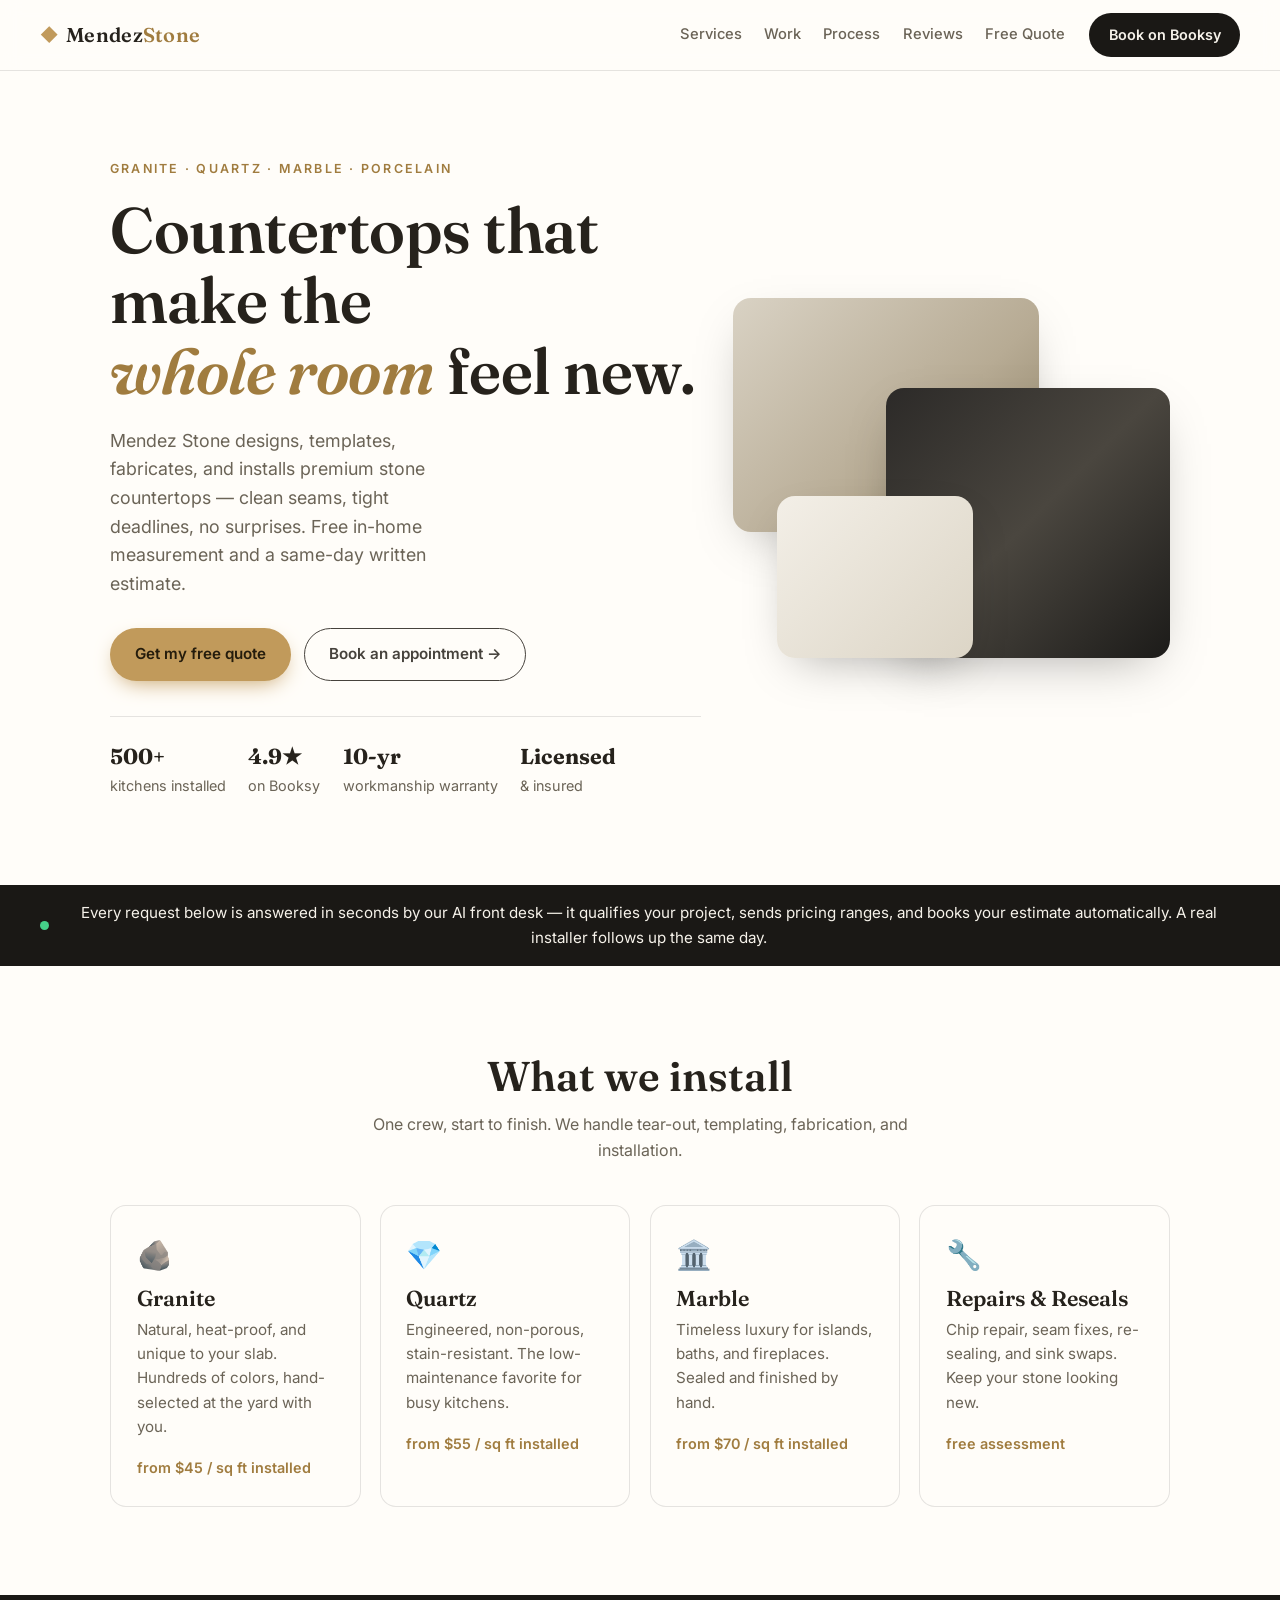
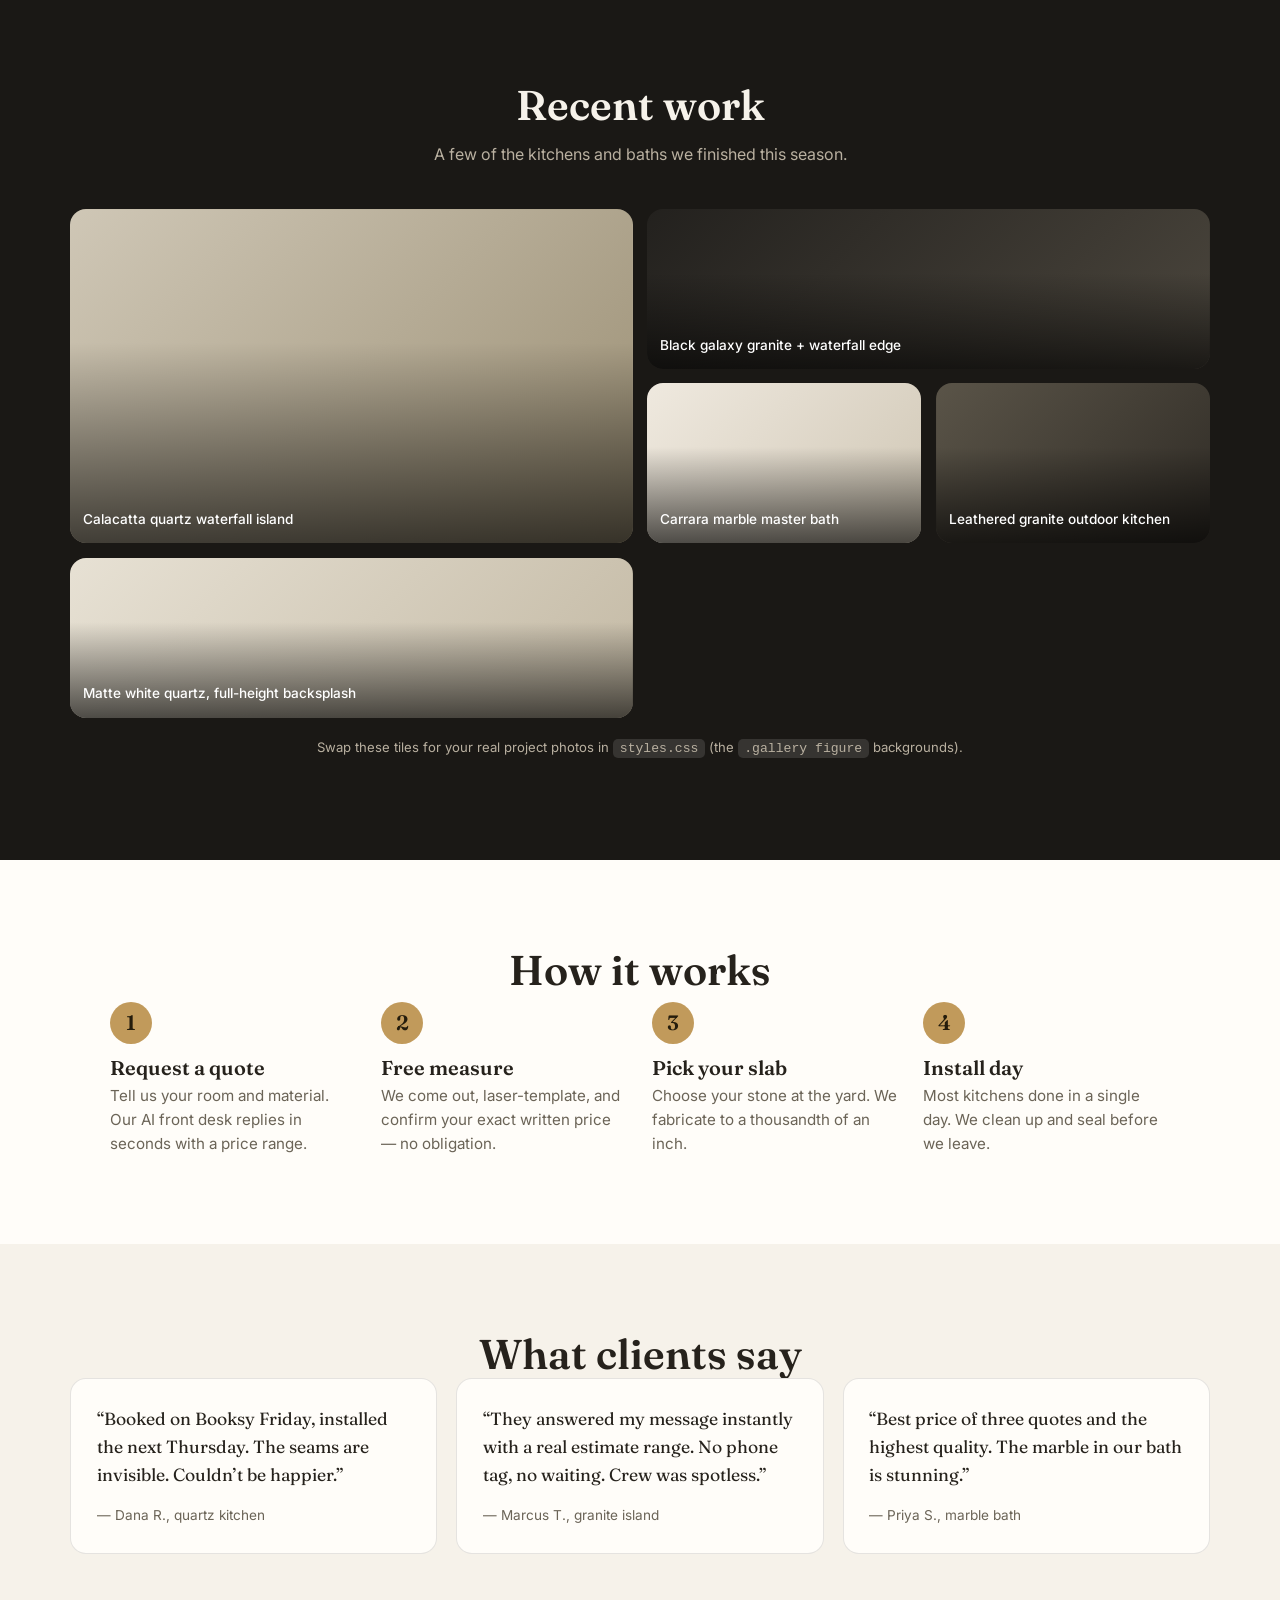
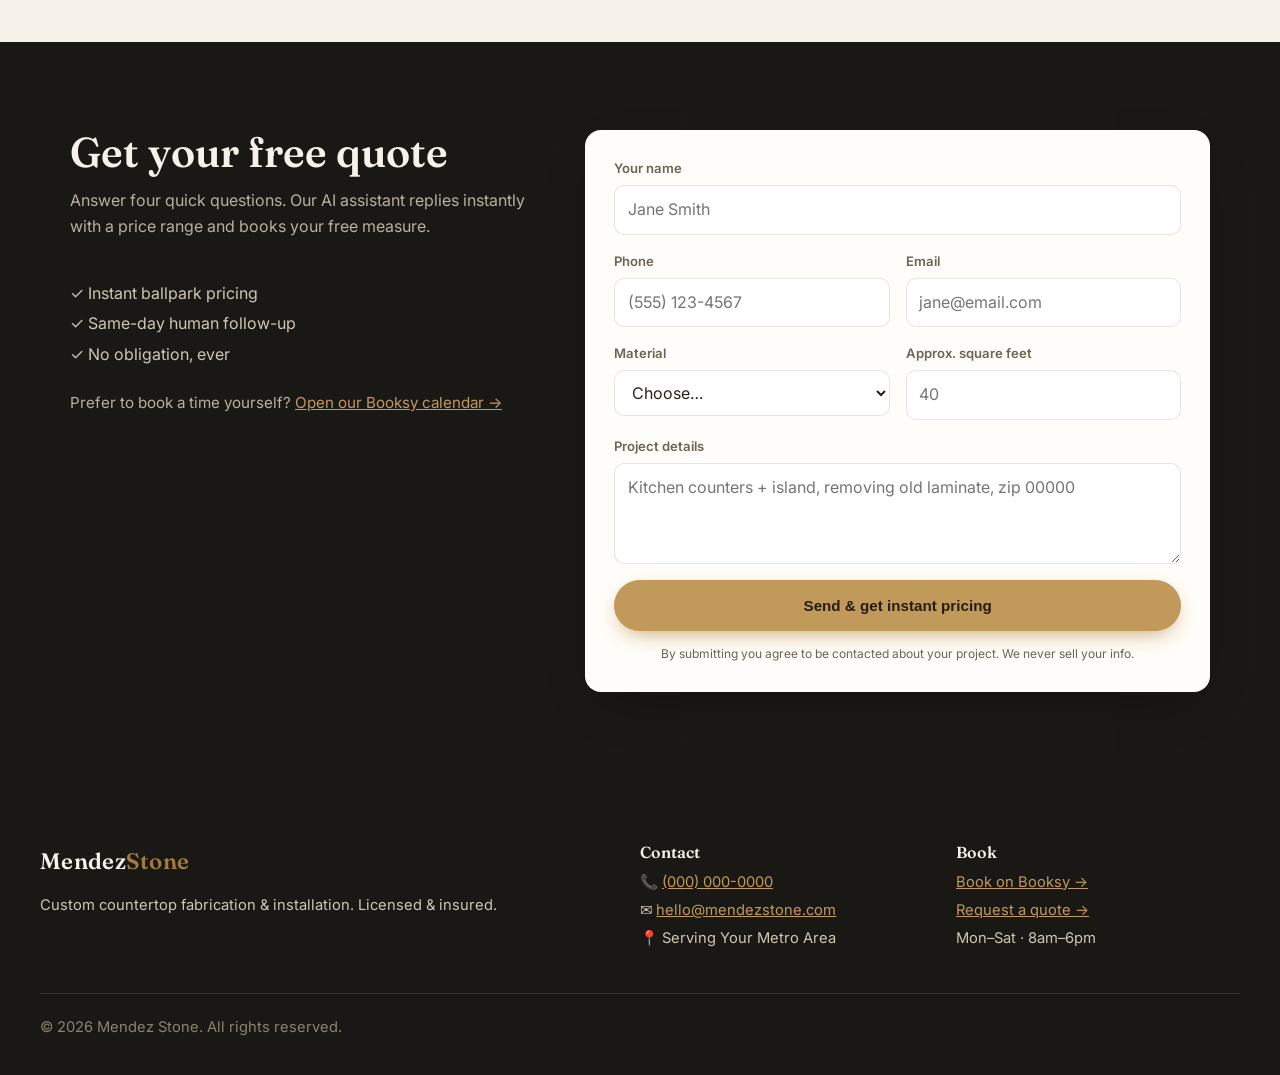
==== mendez_stone/index.html @ 0796c6d8 "Add Mendez Stone countertop landing page with AI lead agent Self-contained landing page for the Mend" ====
<!DOCTYPE html>
<html lang="en">
<head>
  <meta charset="UTF-8" />
  <meta name="viewport" content="width=device-width, initial-scale=1.0" />
  <title>Mendez Stone — Custom Countertops, Granite &amp; Quartz Installation</title>
  <meta name="description" content="Mendez Stone designs, fabricates, and installs premium granite, quartz, and marble countertops. Free in-home estimates. Book online in 60 seconds." />

  <!-- Open Graph / social preview -->
  <meta property="og:title" content="Mendez Stone — Custom Countertops" />
  <meta property="og:description" content="Premium granite &amp; quartz countertops, expertly installed. Free estimates. Book online." />
  <meta property="og:type" content="business.business" />

  <link rel="preconnect" href="https://fonts.googleapis.com" />
  <link rel="preconnect" href="https://fonts.gstatic.com" crossorigin />
  <link href="https://fonts.googleapis.com/css2?family=Fraunces:opsz,wght@9..144,500;9..144,600&family=Inter:wght@400;500;600;700&display=swap" rel="stylesheet" />
  <link rel="stylesheet" href="styles.css" />

  <!-- Local business structured data for Google -->
  <script type="application/ld+json">
  {
    "@context": "https://schema.org",
    "@type": "HomeAndConstructionBusiness",
    "name": "Mendez Stone",
    "description": "Custom granite, quartz, and marble countertop fabrication and installation.",
    "telephone": "+1-000-000-0000",
    "priceRange": "$$",
    "areaServed": "Your Metro Area",
    "openingHours": "Mo-Sa 08:00-18:00"
  }
  </script>
</head>
<body>

  <!-- ░░ TOP BAR ░░ -->
  <header class="topbar" id="top">
    <a class="brand" href="#top">
      <span class="brand-mark">◆</span>
      <span class="brand-name">Mendez<span>Stone</span></span>
    </a>
    <nav class="nav">
      <a href="#services">Services</a>
      <a href="#gallery">Work</a>
      <a href="#process">Process</a>
      <a href="#reviews">Reviews</a>
      <a href="#quote">Free Quote</a>
    </nav>
    <a class="btn btn-book" href="#" data-booksy>Book on Booksy</a>
  </header>

  <!-- ░░ HERO ░░ -->
  <section class="hero">
    <div class="hero-inner">
      <p class="eyebrow">Granite · Quartz · Marble · Porcelain</p>
      <h1>Countertops that make the<br /><em>whole room</em> feel new.</h1>
      <p class="lede">
        Mendez Stone designs, templates, fabricates, and installs premium stone
        countertops — clean seams, tight deadlines, no surprises. Free in-home
        measurement and a same-day written estimate.
      </p>
      <div class="hero-cta">
        <a class="btn btn-primary" href="#quote">Get my free quote</a>
        <a class="btn btn-ghost" href="#" data-booksy>Book an appointment →</a>
      </div>
      <ul class="hero-trust">
        <li><strong>500+</strong> kitchens installed</li>
        <li><strong>4.9★</strong> on Booksy</li>
        <li><strong>10-yr</strong> workmanship warranty</li>
        <li><strong>Licensed</strong> &amp; insured</li>
      </ul>
    </div>
    <div class="hero-art" aria-hidden="true">
      <div class="slab slab-a"></div>
      <div class="slab slab-b"></div>
      <div class="slab slab-c"></div>
    </div>
  </section>

  <!-- ░░ AI LEADS BADGE ░░ -->
  <div class="ai-strip">
    <span class="dot"></span>
    Every request below is answered in seconds by our AI front desk — it
    qualifies your project, sends pricing ranges, and books your estimate
    automatically. A real installer follows up the same day.
  </div>

  <!-- ░░ SERVICES ░░ -->
  <section class="section" id="services">
    <h2 class="section-title">What we install</h2>
    <p class="section-sub">One crew, start to finish. We handle tear-out, templating, fabrication, and installation.</p>
    <div class="cards">
      <article class="card">
        <div class="card-ico">🪨</div>
        <h3>Granite</h3>
        <p>Natural, heat-proof, and unique to your slab. Hundreds of colors, hand-selected at the yard with you.</p>
        <span class="card-price">from $45 / sq ft installed</span>
      </article>
      <article class="card">
        <div class="card-ico">💎</div>
        <h3>Quartz</h3>
        <p>Engineered, non-porous, stain-resistant. The low-maintenance favorite for busy kitchens.</p>
        <span class="card-price">from $55 / sq ft installed</span>
      </article>
      <article class="card">
        <div class="card-ico">🏛️</div>
        <h3>Marble</h3>
        <p>Timeless luxury for islands, baths, and fireplaces. Sealed and finished by hand.</p>
        <span class="card-price">from $70 / sq ft installed</span>
      </article>
      <article class="card">
        <div class="card-ico">🔧</div>
        <h3>Repairs &amp; Reseals</h3>
        <p>Chip repair, seam fixes, re-sealing, and sink swaps. Keep your stone looking new.</p>
        <span class="card-price">free assessment</span>
      </article>
    </div>
  </section>

  <!-- ░░ GALLERY ░░ -->
  <section class="section section-dark" id="gallery">
    <h2 class="section-title">Recent work</h2>
    <p class="section-sub">A few of the kitchens and baths we finished this season.</p>
    <div class="gallery">
      <figure class="g1"><figcaption>Calacatta quartz waterfall island</figcaption></figure>
      <figure class="g2"><figcaption>Black galaxy granite + waterfall edge</figcaption></figure>
      <figure class="g3"><figcaption>Carrara marble master bath</figcaption></figure>
      <figure class="g4"><figcaption>Leathered granite outdoor kitchen</figcaption></figure>
      <figure class="g5"><figcaption>Matte white quartz, full-height backsplash</figcaption></figure>
    </div>
    <p class="gallery-note">Swap these tiles for your real project photos in <code>styles.css</code> (the <code>.gallery figure</code> backgrounds).</p>
  </section>

  <!-- ░░ PROCESS ░░ -->
  <section class="section" id="process">
    <h2 class="section-title">How it works</h2>
    <ol class="steps">
      <li><span>1</span><h3>Request a quote</h3><p>Tell us your room and material. Our AI front desk replies in seconds with a price range.</p></li>
      <li><span>2</span><h3>Free measure</h3><p>We come out, laser-template, and confirm your exact written price — no obligation.</p></li>
      <li><span>3</span><h3>Pick your slab</h3><p>Choose your stone at the yard. We fabricate to a thousandth of an inch.</p></li>
      <li><span>4</span><h3>Install day</h3><p>Most kitchens done in a single day. We clean up and seal before we leave.</p></li>
    </ol>
  </section>

  <!-- ░░ REVIEWS ░░ -->
  <section class="section section-tint" id="reviews">
    <h2 class="section-title">What clients say</h2>
    <div class="reviews">
      <blockquote>“Booked on Booksy Friday, installed the next Thursday. The seams are invisible. Couldn’t be happier.”<cite>— Dana R., quartz kitchen</cite></blockquote>
      <blockquote>“They answered my message instantly with a real estimate range. No phone tag, no waiting. Crew was spotless.”<cite>— Marcus T., granite island</cite></blockquote>
      <blockquote>“Best price of three quotes and the highest quality. The marble in our bath is stunning.”<cite>— Priya S., marble bath</cite></blockquote>
    </div>
  </section>

  <!-- ░░ QUOTE / LEAD FORM ░░ -->
  <section class="section section-dark" id="quote">
    <div class="quote-wrap">
      <div class="quote-copy">
        <h2 class="section-title">Get your free quote</h2>
        <p class="section-sub">Answer four quick questions. Our AI assistant replies instantly with a price range and books your free measure.</p>
        <ul class="quote-perks">
          <li>✓ Instant ballpark pricing</li>
          <li>✓ Same-day human follow-up</li>
          <li>✓ No obligation, ever</li>
        </ul>
        <p class="quote-or">Prefer to book a time yourself?
          <a href="#" data-booksy>Open our Booksy calendar →</a>
        </p>
      </div>

      <form class="quote-form" id="leadForm" novalidate>
        <div class="field">
          <label for="name">Your name</label>
          <input id="name" name="name" type="text" autocomplete="name" required placeholder="Jane Smith" />
        </div>
        <div class="field-row">
          <div class="field">
            <label for="phone">Phone</label>
            <input id="phone" name="phone" type="tel" autocomplete="tel" required placeholder="(555) 123-4567" />
          </div>
          <div class="field">
            <label for="email">Email</label>
            <input id="email" name="email" type="email" autocomplete="email" placeholder="jane@email.com" />
          </div>
        </div>
        <div class="field-row">
          <div class="field">
            <label for="material">Material</label>
            <select id="material" name="material" required>
              <option value="">Choose…</option>
              <option>Granite</option>
              <option>Quartz</option>
              <option>Marble</option>
              <option>Not sure yet</option>
            </select>
          </div>
          <div class="field">
            <label for="sqft">Approx. square feet</label>
            <input id="sqft" name="sqft" type="number" min="1" placeholder="40" />
          </div>
        </div>
        <div class="field">
          <label for="project">Project details</label>
          <textarea id="project" name="project" rows="3" placeholder="Kitchen counters + island, removing old laminate, zip 00000"></textarea>
        </div>
        <button class="btn btn-primary btn-full" type="submit">Send &amp; get instant pricing</button>
        <p class="form-fine">By submitting you agree to be contacted about your project. We never sell your info.</p>

        <!-- AI instant-response panel renders here -->
        <div class="ai-reply" id="aiReply" hidden>
          <div class="ai-reply-head"><span class="dot"></span> Mendez Stone Assistant</div>
          <div class="ai-reply-body" id="aiReplyBody"></div>
        </div>
      </form>
    </div>
  </section>

  <!-- ░░ FOOTER ░░ -->
  <footer class="footer">
    <div class="foot-col">
      <span class="brand-name brand-name--foot">Mendez<span>Stone</span></span>
      <p>Custom countertop fabrication &amp; installation. Licensed &amp; insured.</p>
    </div>
    <div class="foot-col">
      <h4>Contact</h4>
      <p>📞 <a href="tel:+10000000000">(000) 000-0000</a></p>
      <p>✉️ <a href="mailto:hello@mendezstone.com">hello@mendezstone.com</a></p>
      <p>📍 Serving Your Metro Area</p>
    </div>
    <div class="foot-col">
      <h4>Book</h4>
      <p><a href="#" data-booksy>Book on Booksy →</a></p>
      <p><a href="#quote">Request a quote →</a></p>
      <p>Mon–Sat · 8am–6pm</p>
    </div>
    <p class="copyright">© <span id="year"></span> Mendez Stone. All rights reserved.</p>
  </footer>

  <!-- sticky mobile CTA -->
  <a class="sticky-cta btn btn-primary" href="#quote">Free Quote</a>

  <script src="config.js"></script>
  <script src="app.js"></script>
</body>
</html>
---- mendez_stone/styles.css ----
/* ===== Mendez Stone — landing page styles ===== */
:root{
  --stone-900:#1a1815;
  --stone-800:#242019;
  --stone-700:#3a342b;
  --cream:#f6f2ea;
  --paper:#fffdf9;
  --gold:#c19a5b;
  --gold-deep:#a07c3f;
  --line:rgba(0,0,0,.10);
  --text:#26221c;
  --muted:#6b6457;
  --radius:16px;
  --shadow:0 18px 50px -20px rgba(0,0,0,.35);
  --maxw:1140px;
}
*{box-sizing:border-box}
html{scroll-behavior:smooth}
body{
  margin:0;font-family:"Inter",system-ui,sans-serif;color:var(--text);
  background:var(--paper);line-height:1.6;-webkit-font-smoothing:antialiased;
}
h1,h2,h3,h4{font-family:"Fraunces",Georgia,serif;font-weight:600;line-height:1.1;margin:0}
a{color:inherit}
em{font-style:italic;color:var(--gold-deep)}

/* ---- buttons ---- */
.btn{display:inline-flex;align-items:center;gap:.4rem;border-radius:999px;
  padding:.85rem 1.5rem;font-weight:600;font-size:.95rem;text-decoration:none;
  cursor:pointer;border:1.5px solid transparent;transition:.18s ease;white-space:nowrap}
.btn-primary{background:var(--gold);color:#241c0c;box-shadow:0 8px 22px -8px var(--gold)}
.btn-primary:hover{background:var(--gold-deep);transform:translateY(-1px)}
.btn-ghost{background:transparent;color:inherit;border-color:currentColor;opacity:.85}
.btn-ghost:hover{opacity:1}
.btn-book{background:var(--stone-900);color:var(--cream);padding:.6rem 1.15rem;font-size:.9rem}
.btn-book:hover{background:var(--stone-700)}
.btn-full{width:100%;justify-content:center;padding:1rem}

/* ---- top bar ---- */
.topbar{position:sticky;top:0;z-index:50;display:flex;align-items:center;gap:1.5rem;
  padding:.8rem clamp(1rem,4vw,2.5rem);background:rgba(255,253,249,.85);
  backdrop-filter:blur(10px);border-bottom:1px solid var(--line)}
.brand{display:flex;align-items:center;gap:.5rem;text-decoration:none;margin-right:auto}
.brand-mark{color:var(--gold);font-size:1.1rem}
.brand-name{font-family:"Fraunces",serif;font-weight:600;font-size:1.25rem;letter-spacing:.3px}
.brand-name span{color:var(--gold-deep)}
.nav{display:flex;gap:1.4rem}
.nav a{text-decoration:none;font-size:.92rem;color:var(--muted);font-weight:500}
.nav a:hover{color:var(--text)}
@media(max-width:860px){.nav{display:none}}

/* ---- hero ---- */
.hero{position:relative;display:grid;grid-template-columns:1.15fr .85fr;gap:2rem;
  align-items:center;max-width:var(--maxw);margin:0 auto;padding:clamp(2.5rem,7vw,5.5rem) clamp(1rem,4vw,2.5rem)}
.eyebrow{text-transform:uppercase;letter-spacing:.18em;font-size:.78rem;font-weight:600;
  color:var(--gold-deep);margin:0 0 1rem}
.hero h1{font-size:clamp(2.4rem,6vw,4rem);letter-spacing:-.5px}
.lede{font-size:1.12rem;color:var(--muted);max-width:33ch;margin:1.3rem 0 1.8rem}
.hero-cta{display:flex;gap:.8rem;flex-wrap:wrap}
.hero-trust{list-style:none;display:flex;flex-wrap:wrap;gap:1.4rem;padding:0;margin:2.2rem 0 0;
  border-top:1px solid var(--line);padding-top:1.4rem;font-size:.9rem;color:var(--muted)}
.hero-trust strong{display:block;font-family:"Fraunces",serif;font-size:1.35rem;color:var(--text)}
.hero-art{position:relative;height:360px}
.slab{position:absolute;border-radius:18px;box-shadow:var(--shadow)}
.slab-a{inset:0 30% 35% 0;background:linear-gradient(135deg,#d9d2c4,#b7ab94 60%,#8c7f63);}
.slab-b{inset:25% 0 0 35%;background:linear-gradient(135deg,#2c2a28,#4a463f 50%,#1c1b19);}
.slab-c{inset:55% 45% 0 10%;background:linear-gradient(135deg,#f3efe7,#dcd5c6);}
@media(max-width:860px){.hero{grid-template-columns:1fr}.hero-art{display:none}}

/* ---- AI strip ---- */
.ai-strip{display:flex;align-items:center;gap:.6rem;justify-content:center;text-align:center;
  background:var(--stone-900);color:var(--cream);font-size:.95rem;
  padding:1rem clamp(1rem,4vw,2.5rem)}
.dot{width:9px;height:9px;border-radius:50%;background:#46d18a;box-shadow:0 0 0 0 rgba(70,209,138,.6);
  animation:pulse 1.8s infinite;flex:none}
@keyframes pulse{0%{box-shadow:0 0 0 0 rgba(70,209,138,.55)}70%{box-shadow:0 0 0 9px rgba(70,209,138,0)}100%{box-shadow:0 0 0 0 rgba(70,209,138,0)}}

/* ---- sections ---- */
.section{max-width:var(--maxw);margin:0 auto;padding:clamp(3rem,7vw,5.5rem) clamp(1rem,4vw,2.5rem)}
.section-dark{max-width:none;background:var(--stone-900);color:var(--cream)}
.section-dark .section-sub{color:#b9b0a0}
.section-tint{max-width:none;background:var(--cream)}
.section-dark>*,.section-tint>*{max-width:var(--maxw);margin-left:auto;margin-right:auto}
.section-title{font-size:clamp(1.8rem,4vw,2.6rem);text-align:center}
.section-sub{text-align:center;color:var(--muted);max-width:55ch;margin:.8rem auto 2.6rem}

/* ---- service cards ---- */
.cards{display:grid;grid-template-columns:repeat(auto-fit,minmax(220px,1fr));gap:1.2rem}
.card{background:var(--paper);border:1px solid var(--line);border-radius:var(--radius);
  padding:1.6rem;transition:.18s}
.card:hover{transform:translateY(-4px);box-shadow:var(--shadow)}
.card-ico{font-size:1.8rem}
.card h3{margin:.6rem 0 .4rem;font-size:1.35rem}
.card p{color:var(--muted);font-size:.95rem;margin:0 0 1rem}
.card-price{font-weight:600;color:var(--gold-deep);font-size:.9rem}

/* ---- gallery ---- */
.gallery{display:grid;grid-template-columns:repeat(4,1fr);grid-auto-rows:160px;gap:.9rem}
.gallery figure{margin:0;border-radius:var(--radius);position:relative;overflow:hidden;
  display:flex;align-items:flex-end;color:#fff;background-size:cover;background-position:center}
.gallery figcaption{position:relative;z-index:2;padding:.8rem;font-size:.85rem;font-weight:500}
.gallery figure::after{content:"";position:absolute;inset:0;background:linear-gradient(transparent 40%,rgba(0,0,0,.65))}
.g1{grid-column:span 2;grid-row:span 2;background:linear-gradient(135deg,#cfc7b6,#9b8f74)}
.g2{grid-column:span 2;background:linear-gradient(135deg,#23211e,#4b463d)}
.g3{background:linear-gradient(135deg,#efe9df,#cfc6b4)}
.g4{background:linear-gradient(135deg,#5a5448,#2f2b25)}
.g5{grid-column:span 2;background:linear-gradient(135deg,#e7e1d4,#c3b9a4)}
.gallery-note{text-align:center;color:#b9b0a0;font-size:.82rem;margin-top:1.2rem}
.gallery-note code{background:rgba(255,255,255,.12);padding:.1rem .4rem;border-radius:5px}
@media(max-width:760px){.gallery{grid-template-columns:repeat(2,1fr)}.g1{grid-column:span 2}}

/* ---- steps ---- */
.steps{list-style:none;counter-reset:s;padding:0;margin:0;
  display:grid;grid-template-columns:repeat(auto-fit,minmax(220px,1fr));gap:1.5rem}
.steps li{position:relative;padding-top:.5rem}
.steps span{display:inline-flex;align-items:center;justify-content:center;width:42px;height:42px;
  border-radius:50%;background:var(--gold);color:#241c0c;font-family:"Fraunces",serif;
  font-size:1.3rem;font-weight:600;margin-bottom:.8rem}
.steps h3{font-size:1.25rem;margin-bottom:.3rem}
.steps p{color:var(--muted);font-size:.95rem;margin:0}

/* ---- reviews ---- */
.reviews{display:grid;grid-template-columns:repeat(auto-fit,minmax(260px,1fr));gap:1.2rem}
.reviews blockquote{margin:0;background:var(--paper);border:1px solid var(--line);
  border-radius:var(--radius);padding:1.6rem;font-family:"Fraunces",serif;font-size:1.1rem}
.reviews cite{display:block;margin-top:1rem;font-family:"Inter",sans-serif;font-style:normal;
  font-size:.85rem;color:var(--muted)}

/* ---- quote / form ---- */
.quote-wrap{display:grid;grid-template-columns:1fr 1fr;gap:2.5rem;align-items:start}
.quote-copy .section-title,.quote-copy .section-sub{text-align:left;margin-left:0}
.quote-perks{list-style:none;padding:0;margin:1.5rem 0;color:#cfc7b6}
.quote-perks li{margin:.3rem 0}
.quote-or{font-size:.95rem;color:#b9b0a0}
.quote-or a{color:var(--gold)}
.quote-form{background:var(--paper);color:var(--text);border-radius:var(--radius);
  padding:1.8rem;box-shadow:var(--shadow)}
.field{margin-bottom:1rem;display:flex;flex-direction:column}
.field-row{display:grid;grid-template-columns:1fr 1fr;gap:1rem}
.field label{font-size:.82rem;font-weight:600;margin-bottom:.35rem;color:var(--muted)}
.field input,.field select,.field textarea{font:inherit;padding:.7rem .8rem;border:1px solid var(--line);
  border-radius:10px;background:#fff;color:var(--text)}
.field input:focus,.field select:focus,.field textarea:focus{outline:2px solid var(--gold)}
.field input.invalid,.field select.invalid{border-color:#d65a4a;outline-color:#d65a4a}
.form-fine{font-size:.75rem;color:var(--muted);text-align:center;margin:.8rem 0 0}
@media(max-width:860px){.quote-wrap{grid-template-columns:1fr}}

/* ---- AI reply panel ---- */
.ai-reply{margin-top:1.2rem;border:1px solid var(--line);border-radius:12px;overflow:hidden;
  animation:fadein .4s ease}
.ai-reply-head{display:flex;align-items:center;gap:.5rem;background:var(--stone-900);color:var(--cream);
  padding:.6rem .9rem;font-size:.85rem;font-weight:600}
.ai-reply-body{padding:1rem;font-size:.95rem;background:#fbf8f2}
.ai-reply-body .est{font-family:"Fraunces",serif;font-size:1.3rem;color:var(--gold-deep)}
.ai-reply-body .typing{color:var(--muted)}
@keyframes fadein{from{opacity:0;transform:translateY(6px)}to{opacity:1}}

/* ---- footer ---- */
.footer{background:var(--stone-900);color:#cfc7b6;display:grid;
  grid-template-columns:2fr 1fr 1fr;gap:2rem;
  padding:clamp(2.5rem,6vw,4rem) clamp(1rem,4vw,2.5rem) 2rem}
.footer h4{color:var(--cream);font-size:1rem;margin-bottom:.6rem}
.footer p{margin:.3rem 0;font-size:.92rem}
.footer a{color:var(--gold)}
.brand-name--foot{color:var(--cream);font-size:1.4rem;display:inline-block;margin-bottom:.6rem}
.copyright{grid-column:1/-1;border-top:1px solid rgba(255,255,255,.12);padding-top:1.4rem;
  font-size:.82rem;color:#8a8273}
@media(max-width:760px){.footer{grid-template-columns:1fr 1fr}}

/* ---- sticky mobile CTA ---- */
.sticky-cta{position:fixed;bottom:1rem;right:1rem;z-index:60;display:none;box-shadow:var(--shadow)}
@media(max-width:860px){.sticky-cta{display:inline-flex}}
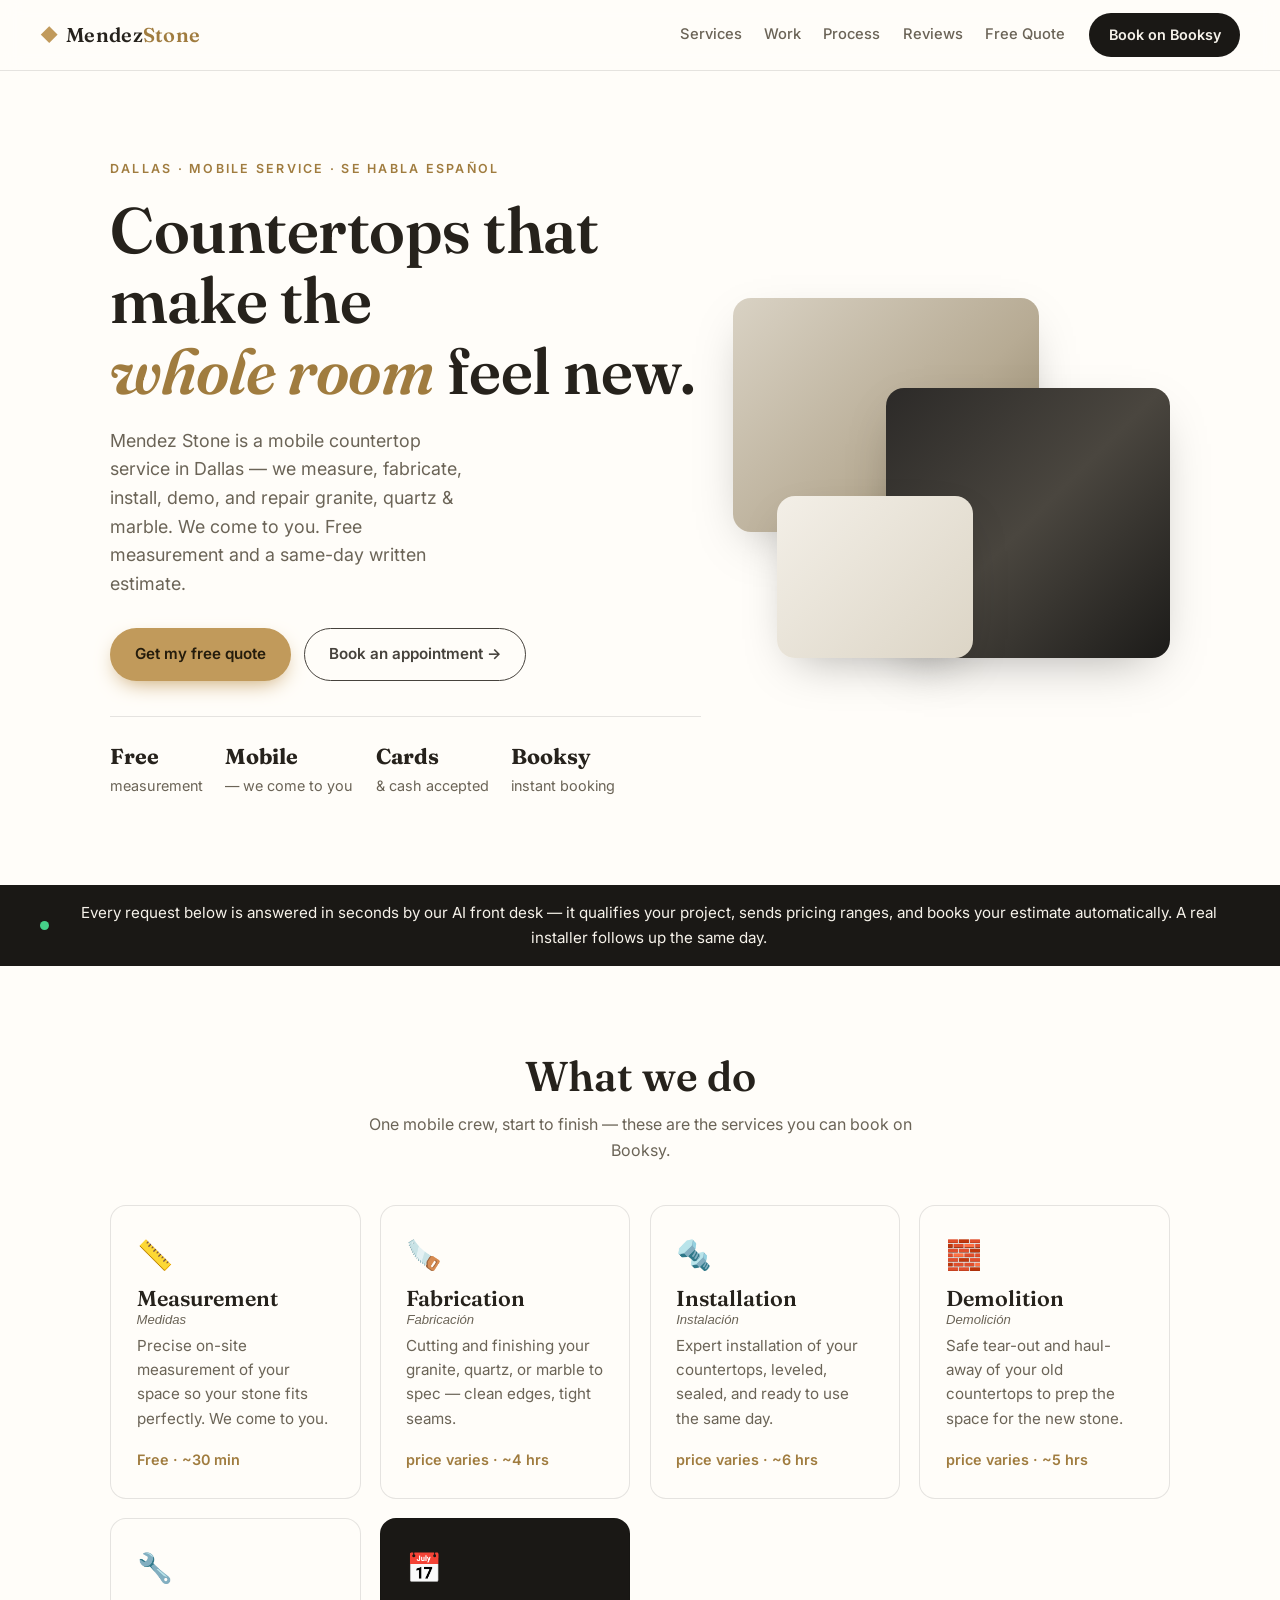
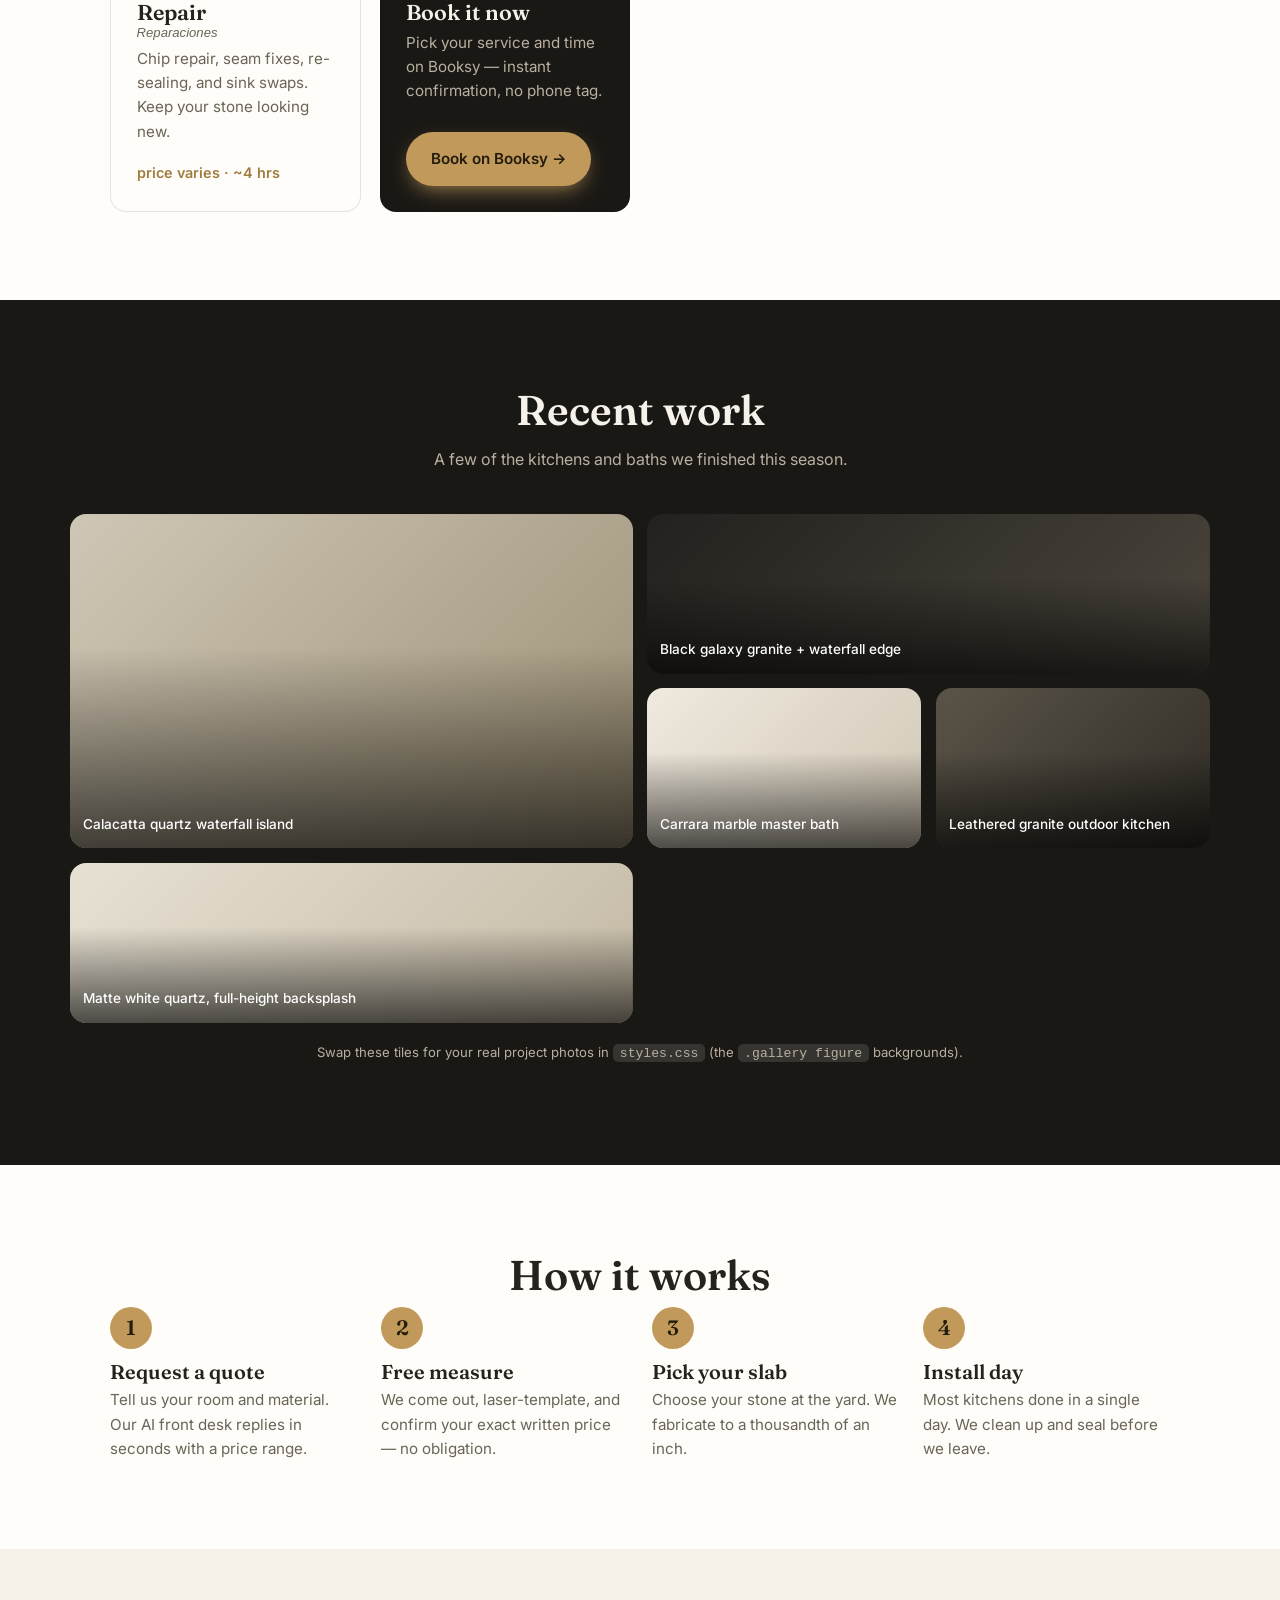
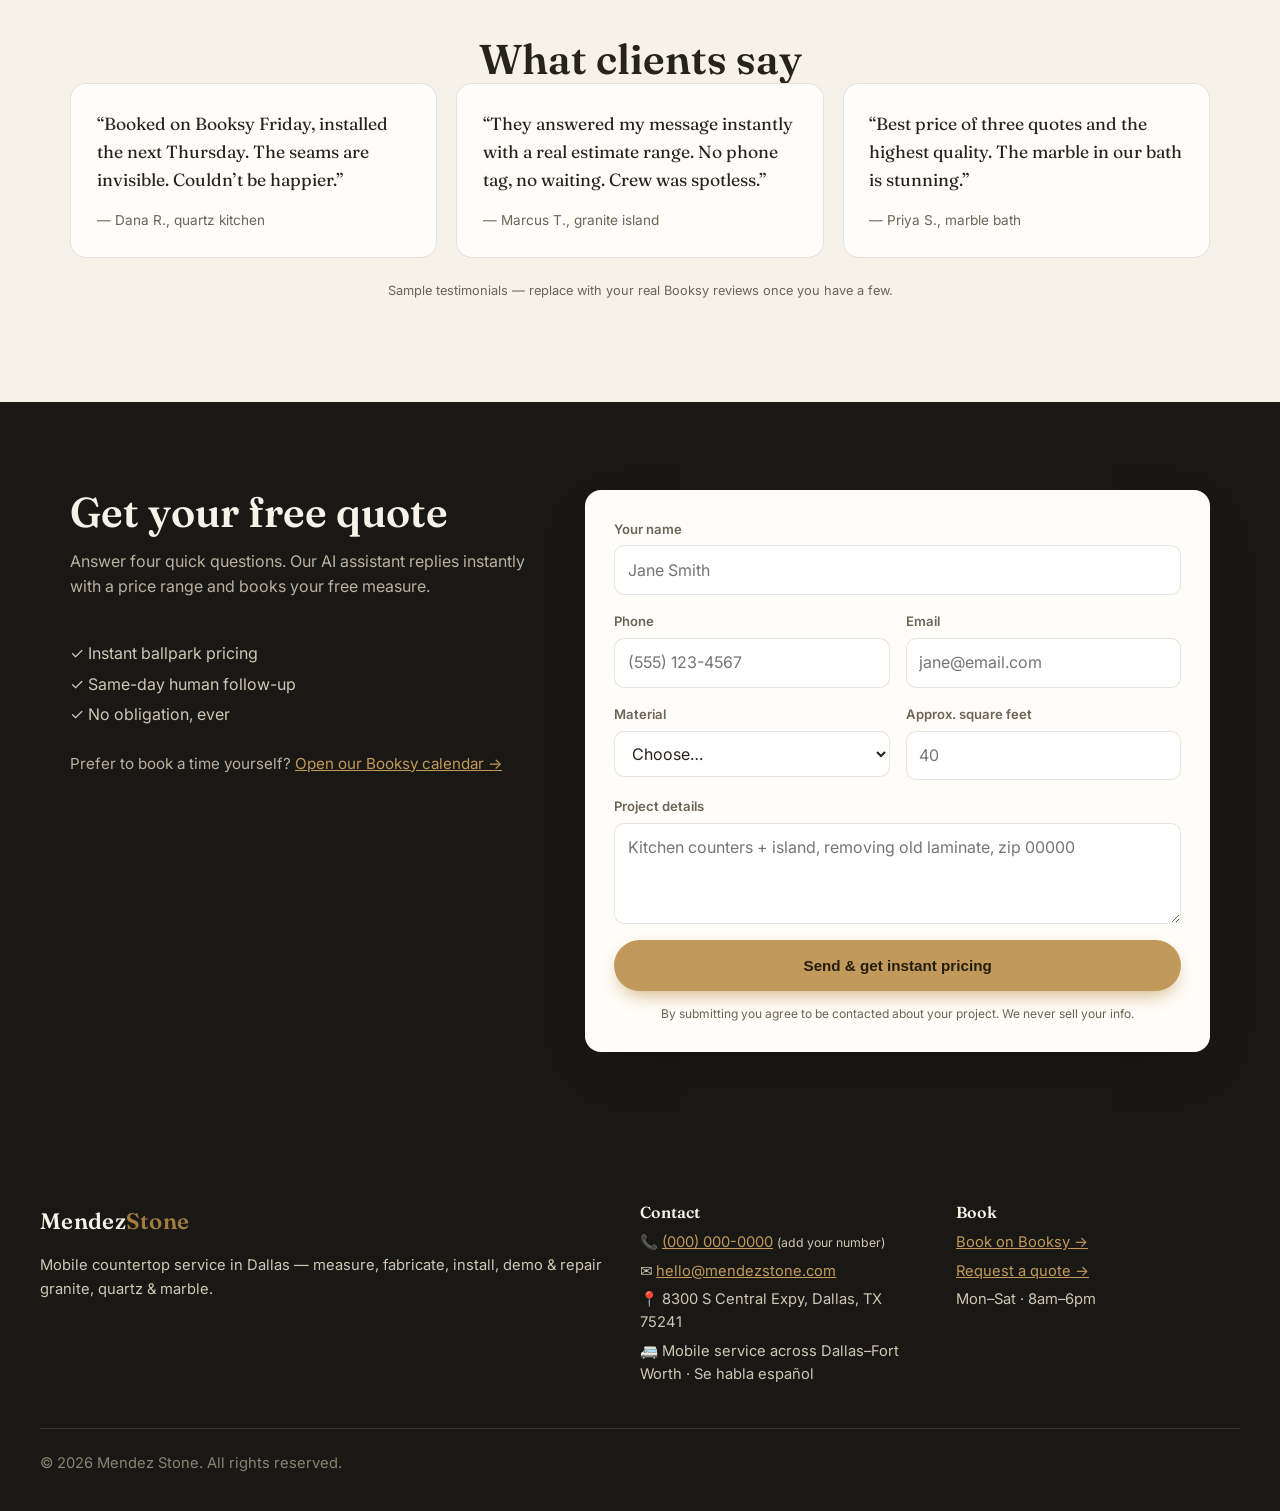
==== commit 316c7119: "Wire in real Mendez Stone (Dallas) details from Booksy - Set the live Booksy booking URL in config.j" ====
--- a/mendez_stone/index.html
+++ b/mendez_stone/index.html
@@ -22,11 +22,20 @@
     "@context": "https://schema.org",
     "@type": "HomeAndConstructionBusiness",
     "name": "Mendez Stone",
-    "description": "Custom granite, quartz, and marble countertop fabrication and installation.",
+    "description": "Mobile countertop service in Dallas — measurement, fabrication, installation, demolition, and repair of granite, quartz, and marble countertops.",
     "telephone": "+1-000-000-0000",
     "priceRange": "$$",
-    "areaServed": "Your Metro Area",
-    "openingHours": "Mo-Sa 08:00-18:00"
+    "address": {
+      "@type": "PostalAddress",
+      "streetAddress": "8300 S Central Expy",
+      "addressLocality": "Dallas",
+      "addressRegion": "TX",
+      "postalCode": "75241",
+      "addressCountry": "US"
+    },
+    "areaServed": "Dallas–Fort Worth Metroplex",
+    "openingHours": "Mo-Sa 08:00-18:00",
+    "url": "https://booksy.com/en-us/1567222_mendez-stone_other_134786_dallas"
   }
   </script>
 </head>
@@ -51,22 +60,22 @@
   <!-- ░░ HERO ░░ -->
   <section class="hero">
     <div class="hero-inner">
-      <p class="eyebrow">Granite · Quartz · Marble · Porcelain</p>
+      <p class="eyebrow">Dallas · Mobile service · Se habla español</p>
       <h1>Countertops that make the<br /><em>whole room</em> feel new.</h1>
       <p class="lede">
-        Mendez Stone designs, templates, fabricates, and installs premium stone
-        countertops — clean seams, tight deadlines, no surprises. Free in-home
-        measurement and a same-day written estimate.
+        Mendez Stone is a mobile countertop service in Dallas — we measure,
+        fabricate, install, demo, and repair granite, quartz &amp; marble. We come
+        to you. Free measurement and a same-day written estimate.
       </p>
       <div class="hero-cta">
         <a class="btn btn-primary" href="#quote">Get my free quote</a>
         <a class="btn btn-ghost" href="#" data-booksy>Book an appointment →</a>
       </div>
       <ul class="hero-trust">
-        <li><strong>500+</strong> kitchens installed</li>
-        <li><strong>4.9★</strong> on Booksy</li>
-        <li><strong>10-yr</strong> workmanship warranty</li>
-        <li><strong>Licensed</strong> &amp; insured</li>
+        <li><strong>Free</strong> measurement</li>
+        <li><strong>Mobile</strong> — we come to you</li>
+        <li><strong>Cards</strong> &amp; cash accepted</li>
+        <li><strong>Booksy</strong> instant booking</li>
       </ul>
     </div>
     <div class="hero-art" aria-hidden="true">
@@ -86,32 +95,44 @@
 
   <!-- ░░ SERVICES ░░ -->
   <section class="section" id="services">
-    <h2 class="section-title">What we install</h2>
-    <p class="section-sub">One crew, start to finish. We handle tear-out, templating, fabrication, and installation.</p>
+    <h2 class="section-title">What we do</h2>
+    <p class="section-sub">One mobile crew, start to finish — these are the services you can book on Booksy.</p>
     <div class="cards">
       <article class="card">
-        <div class="card-ico">🪨</div>
-        <h3>Granite</h3>
-        <p>Natural, heat-proof, and unique to your slab. Hundreds of colors, hand-selected at the yard with you.</p>
-        <span class="card-price">from $45 / sq ft installed</span>
-      </article>
-      <article class="card">
-        <div class="card-ico">💎</div>
-        <h3>Quartz</h3>
-        <p>Engineered, non-porous, stain-resistant. The low-maintenance favorite for busy kitchens.</p>
-        <span class="card-price">from $55 / sq ft installed</span>
-      </article>
-      <article class="card">
-        <div class="card-ico">🏛️</div>
-        <h3>Marble</h3>
-        <p>Timeless luxury for islands, baths, and fireplaces. Sealed and finished by hand.</p>
-        <span class="card-price">from $70 / sq ft installed</span>
+        <div class="card-ico">📏</div>
+        <h3>Measurement <span class="card-es">Medidas</span></h3>
+        <p>Precise on-site measurement of your space so your stone fits perfectly. We come to you.</p>
+        <span class="card-price">Free · ~30 min</span>
+      </article>
+      <article class="card">
+        <div class="card-ico">🪚</div>
+        <h3>Fabrication <span class="card-es">Fabricación</span></h3>
+        <p>Cutting and finishing your granite, quartz, or marble to spec — clean edges, tight seams.</p>
+        <span class="card-price">price varies · ~4 hrs</span>
+      </article>
+      <article class="card">
+        <div class="card-ico">🔩</div>
+        <h3>Installation <span class="card-es">Instalación</span></h3>
+        <p>Expert installation of your countertops, leveled, sealed, and ready to use the same day.</p>
+        <span class="card-price">price varies · ~6 hrs</span>
+      </article>
+      <article class="card">
+        <div class="card-ico">🧱</div>
+        <h3>Demolition <span class="card-es">Demolición</span></h3>
+        <p>Safe tear-out and haul-away of your old countertops to prep the space for the new stone.</p>
+        <span class="card-price">price varies · ~5 hrs</span>
       </article>
       <article class="card">
         <div class="card-ico">🔧</div>
-        <h3>Repairs &amp; Reseals</h3>
+        <h3>Repair <span class="card-es">Reparaciones</span></h3>
         <p>Chip repair, seam fixes, re-sealing, and sink swaps. Keep your stone looking new.</p>
-        <span class="card-price">free assessment</span>
+        <span class="card-price">price varies · ~4 hrs</span>
+      </article>
+      <article class="card card-cta">
+        <div class="card-ico">📅</div>
+        <h3>Book it now</h3>
+        <p>Pick your service and time on Booksy — instant confirmation, no phone tag.</p>
+        <a class="btn btn-primary" href="#" data-booksy>Book on Booksy →</a>
       </article>
     </div>
   </section>
@@ -149,6 +170,7 @@
       <blockquote>“They answered my message instantly with a real estimate range. No phone tag, no waiting. Crew was spotless.”<cite>— Marcus T., granite island</cite></blockquote>
       <blockquote>“Best price of three quotes and the highest quality. The marble in our bath is stunning.”<cite>— Priya S., marble bath</cite></blockquote>
     </div>
+    <p class="reviews-note">Sample testimonials — replace with your real Booksy reviews once you have a few.</p>
   </section>
 
   <!-- ░░ QUOTE / LEAD FORM ░░ -->
@@ -218,13 +240,14 @@
   <footer class="footer">
     <div class="foot-col">
       <span class="brand-name brand-name--foot">Mendez<span>Stone</span></span>
-      <p>Custom countertop fabrication &amp; installation. Licensed &amp; insured.</p>
+      <p>Mobile countertop service in Dallas — measure, fabricate, install, demo &amp; repair granite, quartz &amp; marble.</p>
     </div>
     <div class="foot-col">
       <h4>Contact</h4>
-      <p>📞 <a href="tel:+10000000000">(000) 000-0000</a></p>
+      <p>📞 <a href="tel:+10000000000">(000) 000-0000</a> <small>(add your number)</small></p>
       <p>✉️ <a href="mailto:hello@mendezstone.com">hello@mendezstone.com</a></p>
-      <p>📍 Serving Your Metro Area</p>
+      <p>📍 8300 S Central Expy, Dallas, TX 75241</p>
+      <p>🚐 Mobile service across Dallas–Fort Worth · Se habla español</p>
     </div>
     <div class="foot-col">
       <h4>Book</h4>
--- a/mendez_stone/styles.css
+++ b/mendez_stone/styles.css
@@ -91,8 +91,13 @@
 .card:hover{transform:translateY(-4px);box-shadow:var(--shadow)}
 .card-ico{font-size:1.8rem}
 .card h3{margin:.6rem 0 .4rem;font-size:1.35rem}
+.card-es{display:block;font-family:"Inter",sans-serif;font-weight:500;font-size:.82rem;
+  color:var(--muted);font-style:italic;margin-top:.1rem}
 .card p{color:var(--muted);font-size:.95rem;margin:0 0 1rem}
 .card-price{font-weight:600;color:var(--gold-deep);font-size:.9rem}
+.card-cta{background:var(--stone-900);color:var(--cream);display:flex;flex-direction:column}
+.card-cta p{color:#b9b0a0}
+.card-cta .btn{margin-top:auto;align-self:flex-start}
 
 /* ---- gallery ---- */
 .gallery{display:grid;grid-template-columns:repeat(4,1fr);grid-auto-rows:160px;gap:.9rem}
@@ -125,6 +130,7 @@
   border-radius:var(--radius);padding:1.6rem;font-family:"Fraunces",serif;font-size:1.1rem}
 .reviews cite{display:block;margin-top:1rem;font-family:"Inter",sans-serif;font-style:normal;
   font-size:.85rem;color:var(--muted)}
+.reviews-note{text-align:center;color:var(--muted);font-size:.8rem;margin-top:1.4rem}
 
 /* ---- quote / form ---- */
 .quote-wrap{display:grid;grid-template-columns:1fr 1fr;gap:2.5rem;align-items:start}
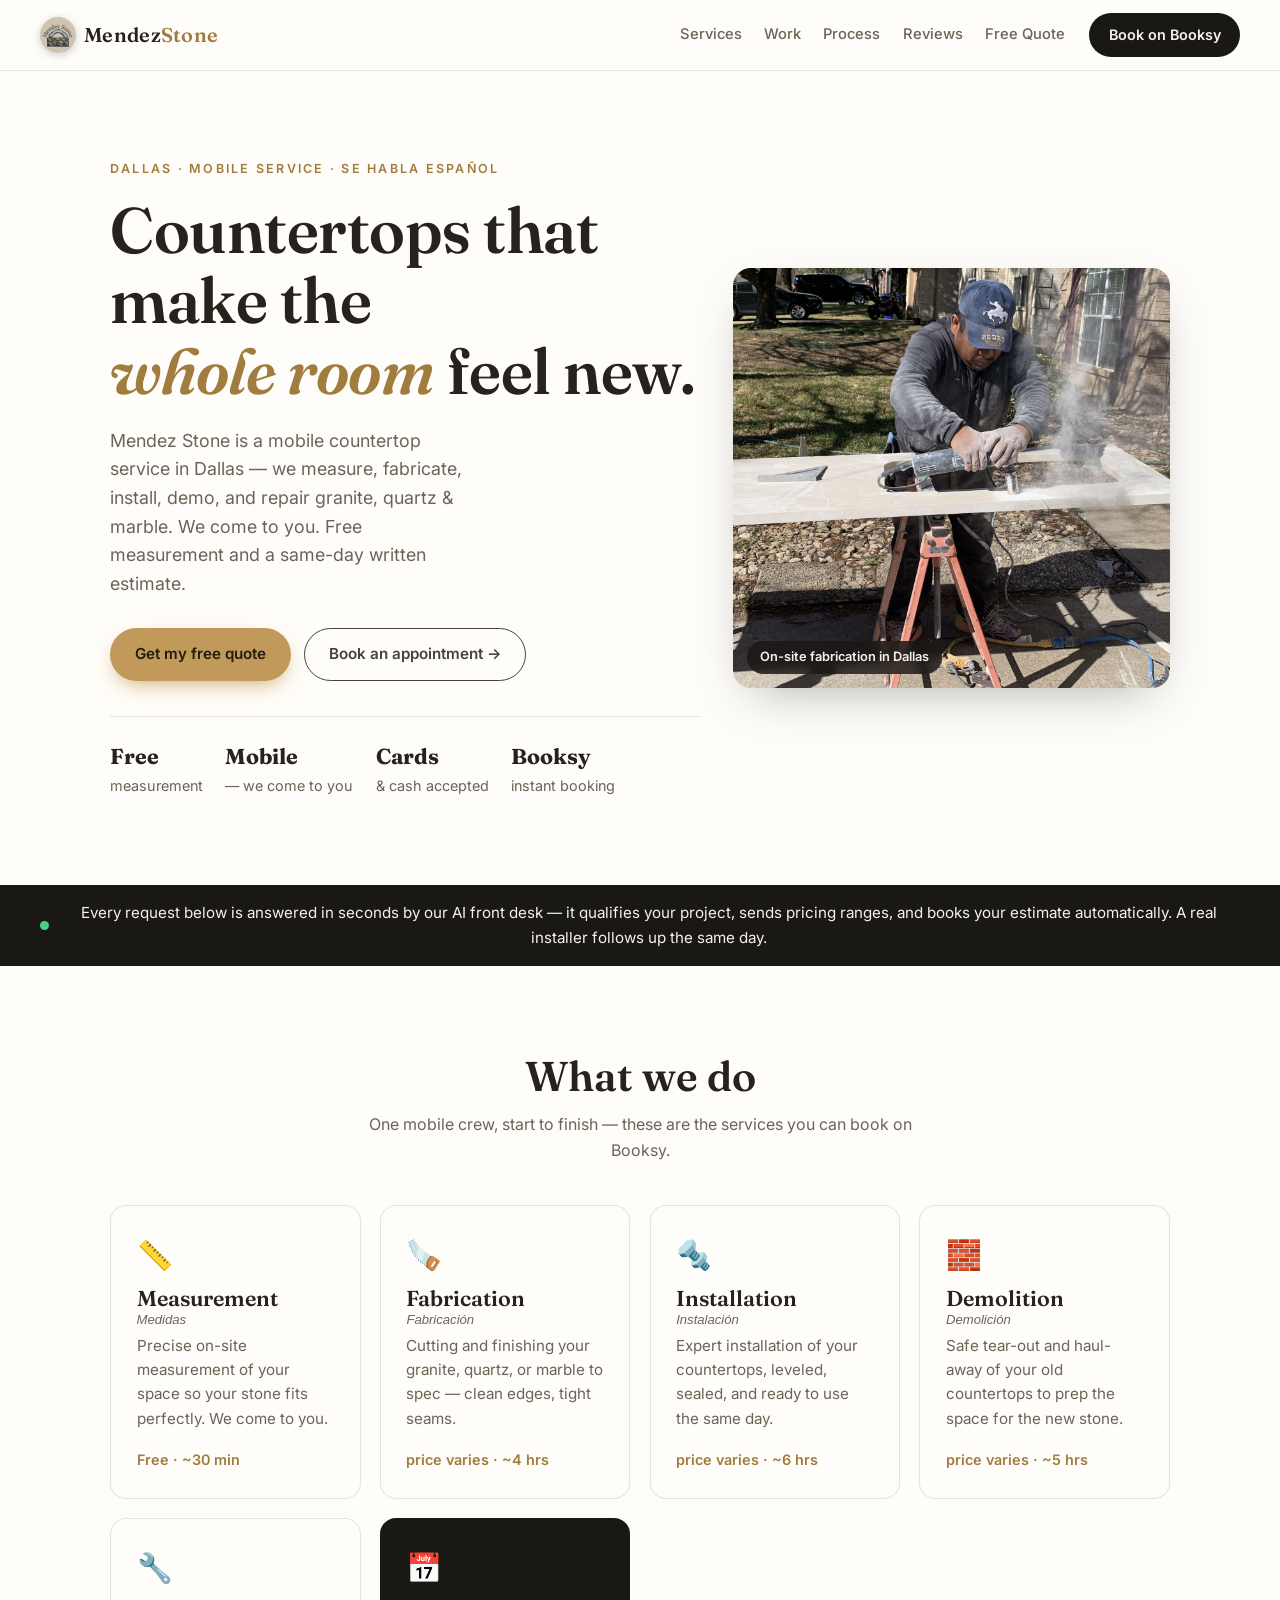
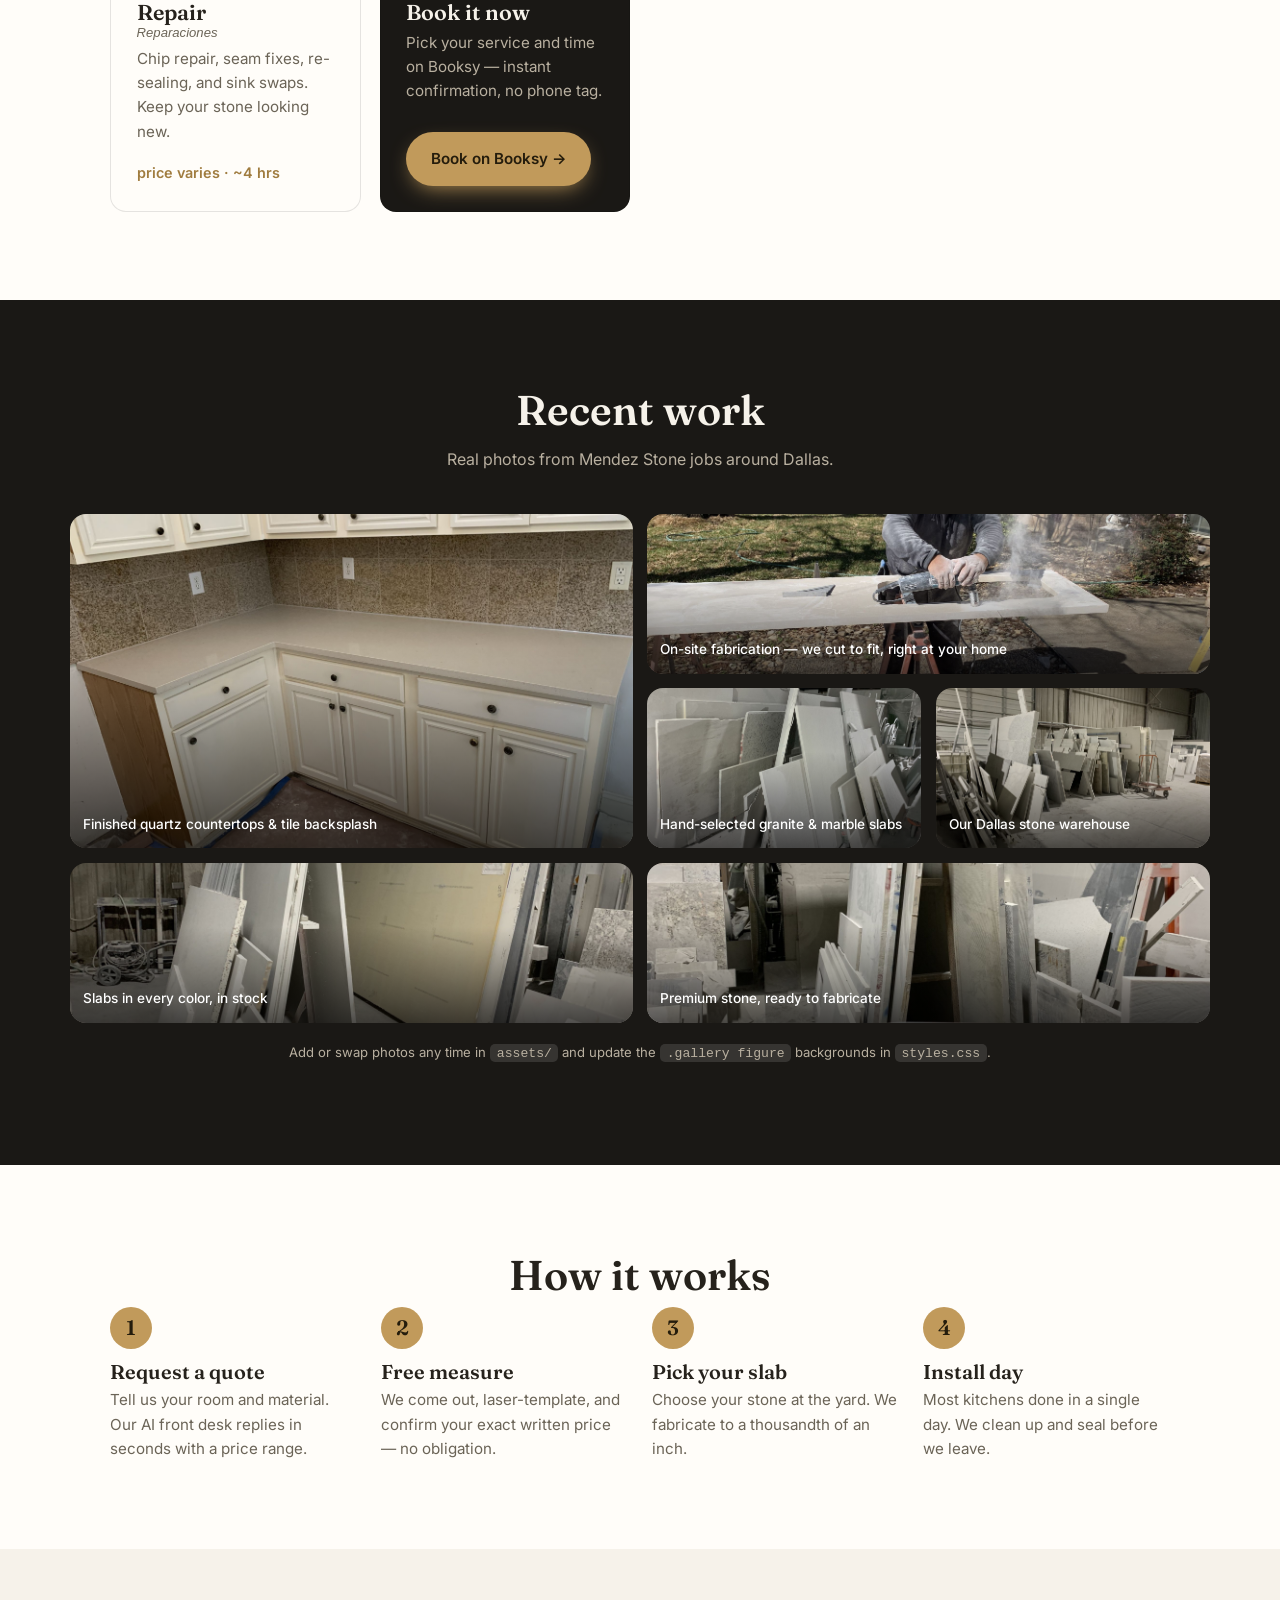
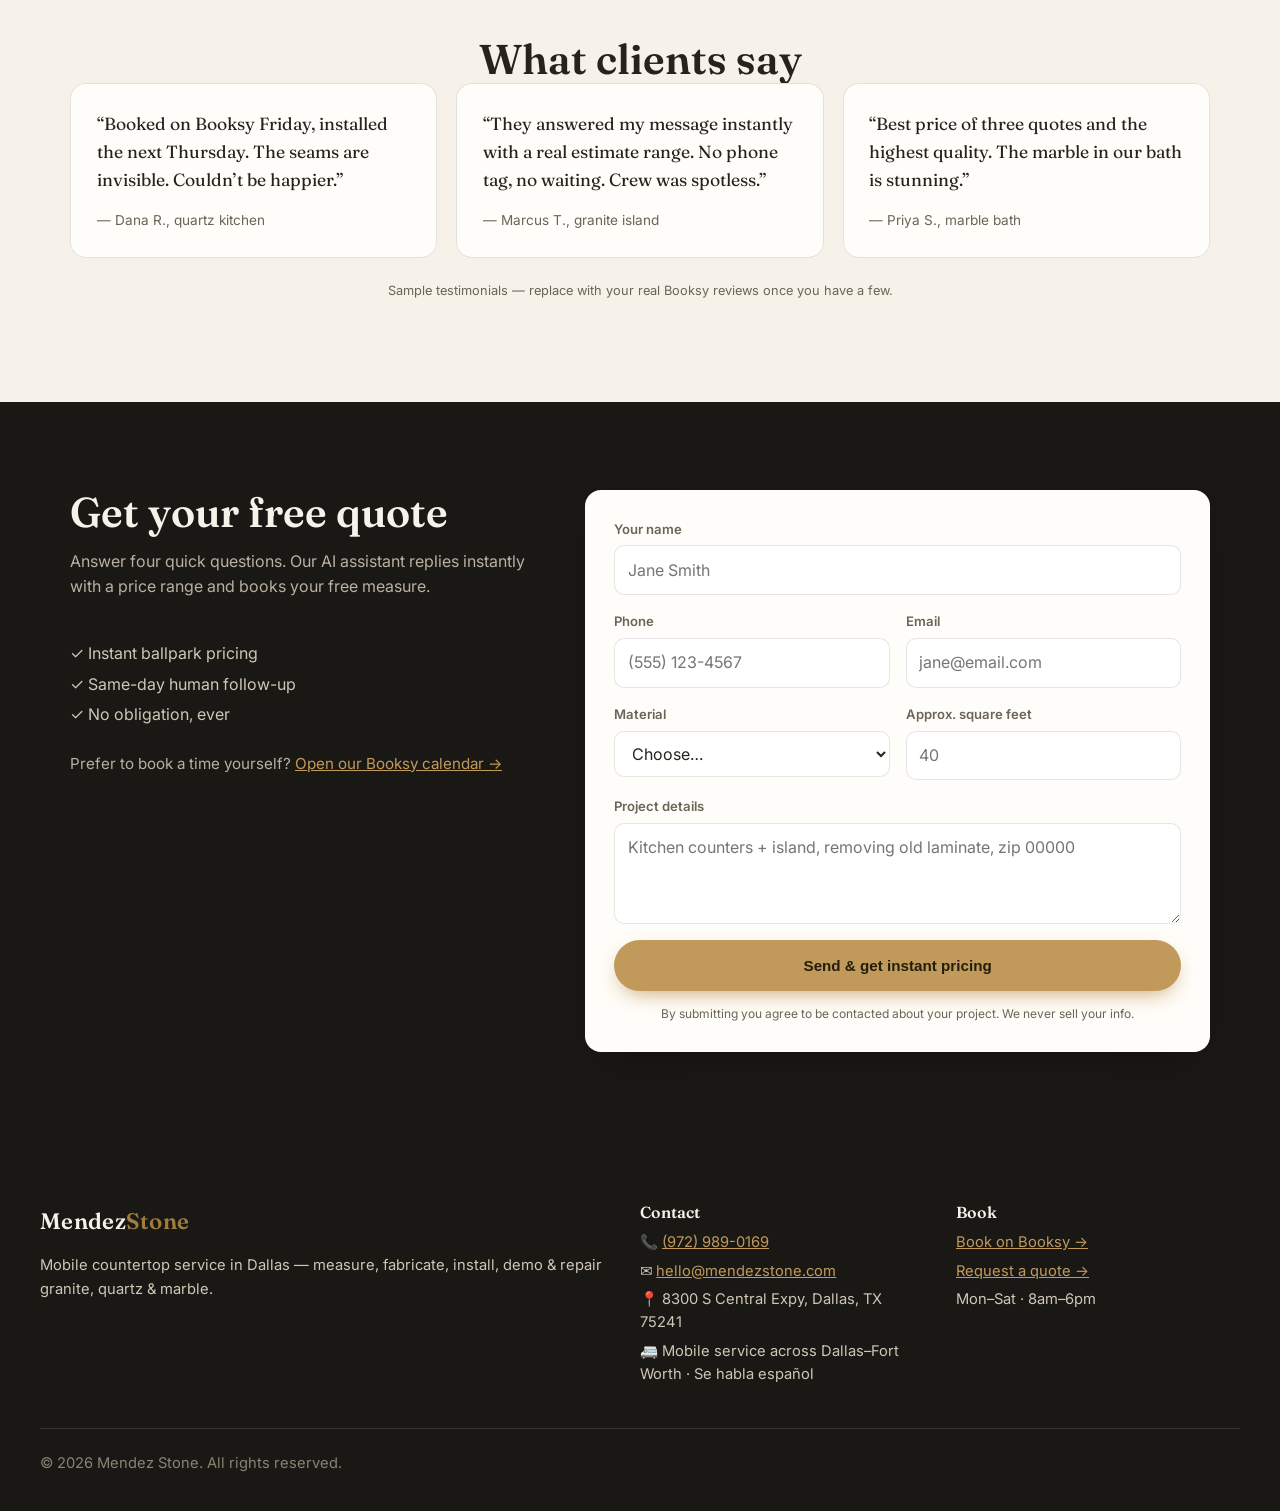
==== commit a306d532: "Add real Booksy photos, logo, and phone number - Download the 6 work photos + logo from the Booksy l" ====
--- a/mendez_stone/index.html
+++ b/mendez_stone/index.html
@@ -10,7 +10,9 @@
   <meta property="og:title" content="Mendez Stone — Custom Countertops" />
   <meta property="og:description" content="Premium granite &amp; quartz countertops, expertly installed. Free estimates. Book online." />
   <meta property="og:type" content="business.business" />
-
+  <meta property="og:image" content="assets/work6.jpeg" />
+
+  <link rel="icon" type="image/jpeg" href="assets/logo.jpeg" />
   <link rel="preconnect" href="https://fonts.googleapis.com" />
   <link rel="preconnect" href="https://fonts.gstatic.com" crossorigin />
   <link href="https://fonts.googleapis.com/css2?family=Fraunces:opsz,wght@9..144,500;9..144,600&family=Inter:wght@400;500;600;700&display=swap" rel="stylesheet" />
@@ -23,7 +25,7 @@
     "@type": "HomeAndConstructionBusiness",
     "name": "Mendez Stone",
     "description": "Mobile countertop service in Dallas — measurement, fabrication, installation, demolition, and repair of granite, quartz, and marble countertops.",
-    "telephone": "+1-000-000-0000",
+    "telephone": "+1-972-989-0169",
     "priceRange": "$$",
     "address": {
       "@type": "PostalAddress",
@@ -44,7 +46,7 @@
   <!-- ░░ TOP BAR ░░ -->
   <header class="topbar" id="top">
     <a class="brand" href="#top">
-      <span class="brand-mark">◆</span>
+      <img class="brand-logo" src="assets/logo.jpeg" alt="Mendez Stone logo" />
       <span class="brand-name">Mendez<span>Stone</span></span>
     </a>
     <nav class="nav">
@@ -78,10 +80,9 @@
         <li><strong>Booksy</strong> instant booking</li>
       </ul>
     </div>
-    <div class="hero-art" aria-hidden="true">
-      <div class="slab slab-a"></div>
-      <div class="slab slab-b"></div>
-      <div class="slab slab-c"></div>
+    <div class="hero-art">
+      <img src="assets/work1.jpeg" alt="Mendez Stone fabricating a stone countertop on site in Dallas" />
+      <span class="hero-art-tag">On-site fabrication in Dallas</span>
     </div>
   </section>
 
@@ -140,15 +141,16 @@
   <!-- ░░ GALLERY ░░ -->
   <section class="section section-dark" id="gallery">
     <h2 class="section-title">Recent work</h2>
-    <p class="section-sub">A few of the kitchens and baths we finished this season.</p>
+    <p class="section-sub">Real photos from Mendez Stone jobs around Dallas.</p>
     <div class="gallery">
-      <figure class="g1"><figcaption>Calacatta quartz waterfall island</figcaption></figure>
-      <figure class="g2"><figcaption>Black galaxy granite + waterfall edge</figcaption></figure>
-      <figure class="g3"><figcaption>Carrara marble master bath</figcaption></figure>
-      <figure class="g4"><figcaption>Leathered granite outdoor kitchen</figcaption></figure>
-      <figure class="g5"><figcaption>Matte white quartz, full-height backsplash</figcaption></figure>
-    </div>
-    <p class="gallery-note">Swap these tiles for your real project photos in <code>styles.css</code> (the <code>.gallery figure</code> backgrounds).</p>
+      <figure class="g1"><figcaption>Finished quartz countertops &amp; tile backsplash</figcaption></figure>
+      <figure class="g2"><figcaption>On-site fabrication — we cut to fit, right at your home</figcaption></figure>
+      <figure class="g3"><figcaption>Hand-selected granite &amp; marble slabs</figcaption></figure>
+      <figure class="g4"><figcaption>Our Dallas stone warehouse</figcaption></figure>
+      <figure class="g5"><figcaption>Slabs in every color, in stock</figcaption></figure>
+      <figure class="g6"><figcaption>Premium stone, ready to fabricate</figcaption></figure>
+    </div>
+    <p class="gallery-note">Add or swap photos any time in <code>assets/</code> and update the <code>.gallery figure</code> backgrounds in <code>styles.css</code>.</p>
   </section>
 
   <!-- ░░ PROCESS ░░ -->
@@ -244,7 +246,7 @@
     </div>
     <div class="foot-col">
       <h4>Contact</h4>
-      <p>📞 <a href="tel:+10000000000">(000) 000-0000</a> <small>(add your number)</small></p>
+      <p>📞 <a href="tel:+19729890169">(972) 989-0169</a></p>
       <p>✉️ <a href="mailto:hello@mendezstone.com">hello@mendezstone.com</a></p>
       <p>📍 8300 S Central Expy, Dallas, TX 75241</p>
       <p>🚐 Mobile service across Dallas–Fort Worth · Se habla español</p>
--- a/mendez_stone/styles.css
+++ b/mendez_stone/styles.css
@@ -42,6 +42,8 @@
   backdrop-filter:blur(10px);border-bottom:1px solid var(--line)}
 .brand{display:flex;align-items:center;gap:.5rem;text-decoration:none;margin-right:auto}
 .brand-mark{color:var(--gold);font-size:1.1rem}
+.brand-logo{width:36px;height:36px;border-radius:50%;object-fit:cover;
+  box-shadow:0 2px 8px rgba(0,0,0,.2)}
 .brand-name{font-family:"Fraunces",serif;font-weight:600;font-size:1.25rem;letter-spacing:.3px}
 .brand-name span{color:var(--gold-deep)}
 .nav{display:flex;gap:1.4rem}
@@ -60,12 +62,12 @@
 .hero-trust{list-style:none;display:flex;flex-wrap:wrap;gap:1.4rem;padding:0;margin:2.2rem 0 0;
   border-top:1px solid var(--line);padding-top:1.4rem;font-size:.9rem;color:var(--muted)}
 .hero-trust strong{display:block;font-family:"Fraunces",serif;font-size:1.35rem;color:var(--text)}
-.hero-art{position:relative;height:360px}
-.slab{position:absolute;border-radius:18px;box-shadow:var(--shadow)}
-.slab-a{inset:0 30% 35% 0;background:linear-gradient(135deg,#d9d2c4,#b7ab94 60%,#8c7f63);}
-.slab-b{inset:25% 0 0 35%;background:linear-gradient(135deg,#2c2a28,#4a463f 50%,#1c1b19);}
-.slab-c{inset:55% 45% 0 10%;background:linear-gradient(135deg,#f3efe7,#dcd5c6);}
-@media(max-width:860px){.hero{grid-template-columns:1fr}.hero-art{display:none}}
+.hero-art{position:relative;height:420px}
+.hero-art img{width:100%;height:100%;object-fit:cover;border-radius:18px;box-shadow:var(--shadow)}
+.hero-art-tag{position:absolute;left:14px;bottom:14px;background:rgba(26,24,21,.82);
+  color:var(--cream);font-size:.8rem;font-weight:600;padding:.4rem .8rem;border-radius:999px;
+  backdrop-filter:blur(4px)}
+@media(max-width:860px){.hero{grid-template-columns:1fr}.hero-art{height:280px}}
 
 /* ---- AI strip ---- */
 .ai-strip{display:flex;align-items:center;gap:.6rem;justify-content:center;text-align:center;
@@ -105,11 +107,12 @@
   display:flex;align-items:flex-end;color:#fff;background-size:cover;background-position:center}
 .gallery figcaption{position:relative;z-index:2;padding:.8rem;font-size:.85rem;font-weight:500}
 .gallery figure::after{content:"";position:absolute;inset:0;background:linear-gradient(transparent 40%,rgba(0,0,0,.65))}
-.g1{grid-column:span 2;grid-row:span 2;background:linear-gradient(135deg,#cfc7b6,#9b8f74)}
-.g2{grid-column:span 2;background:linear-gradient(135deg,#23211e,#4b463d)}
-.g3{background:linear-gradient(135deg,#efe9df,#cfc6b4)}
-.g4{background:linear-gradient(135deg,#5a5448,#2f2b25)}
-.g5{grid-column:span 2;background:linear-gradient(135deg,#e7e1d4,#c3b9a4)}
+.g1{grid-column:span 2;grid-row:span 2;background-image:url('assets/work6.jpeg')}
+.g2{grid-column:span 2;background-image:url('assets/work1.jpeg')}
+.g3{background-image:url('assets/work2.jpeg')}
+.g4{background-image:url('assets/work3.jpeg')}
+.g5{grid-column:span 2;background-image:url('assets/work5.jpeg')}
+.g6{grid-column:span 2;background-image:url('assets/work4.jpeg')}
 .gallery-note{text-align:center;color:#b9b0a0;font-size:.82rem;margin-top:1.2rem}
 .gallery-note code{background:rgba(255,255,255,.12);padding:.1rem .4rem;border-radius:5px}
 @media(max-width:760px){.gallery{grid-template-columns:repeat(2,1fr)}.g1{grid-column:span 2}}
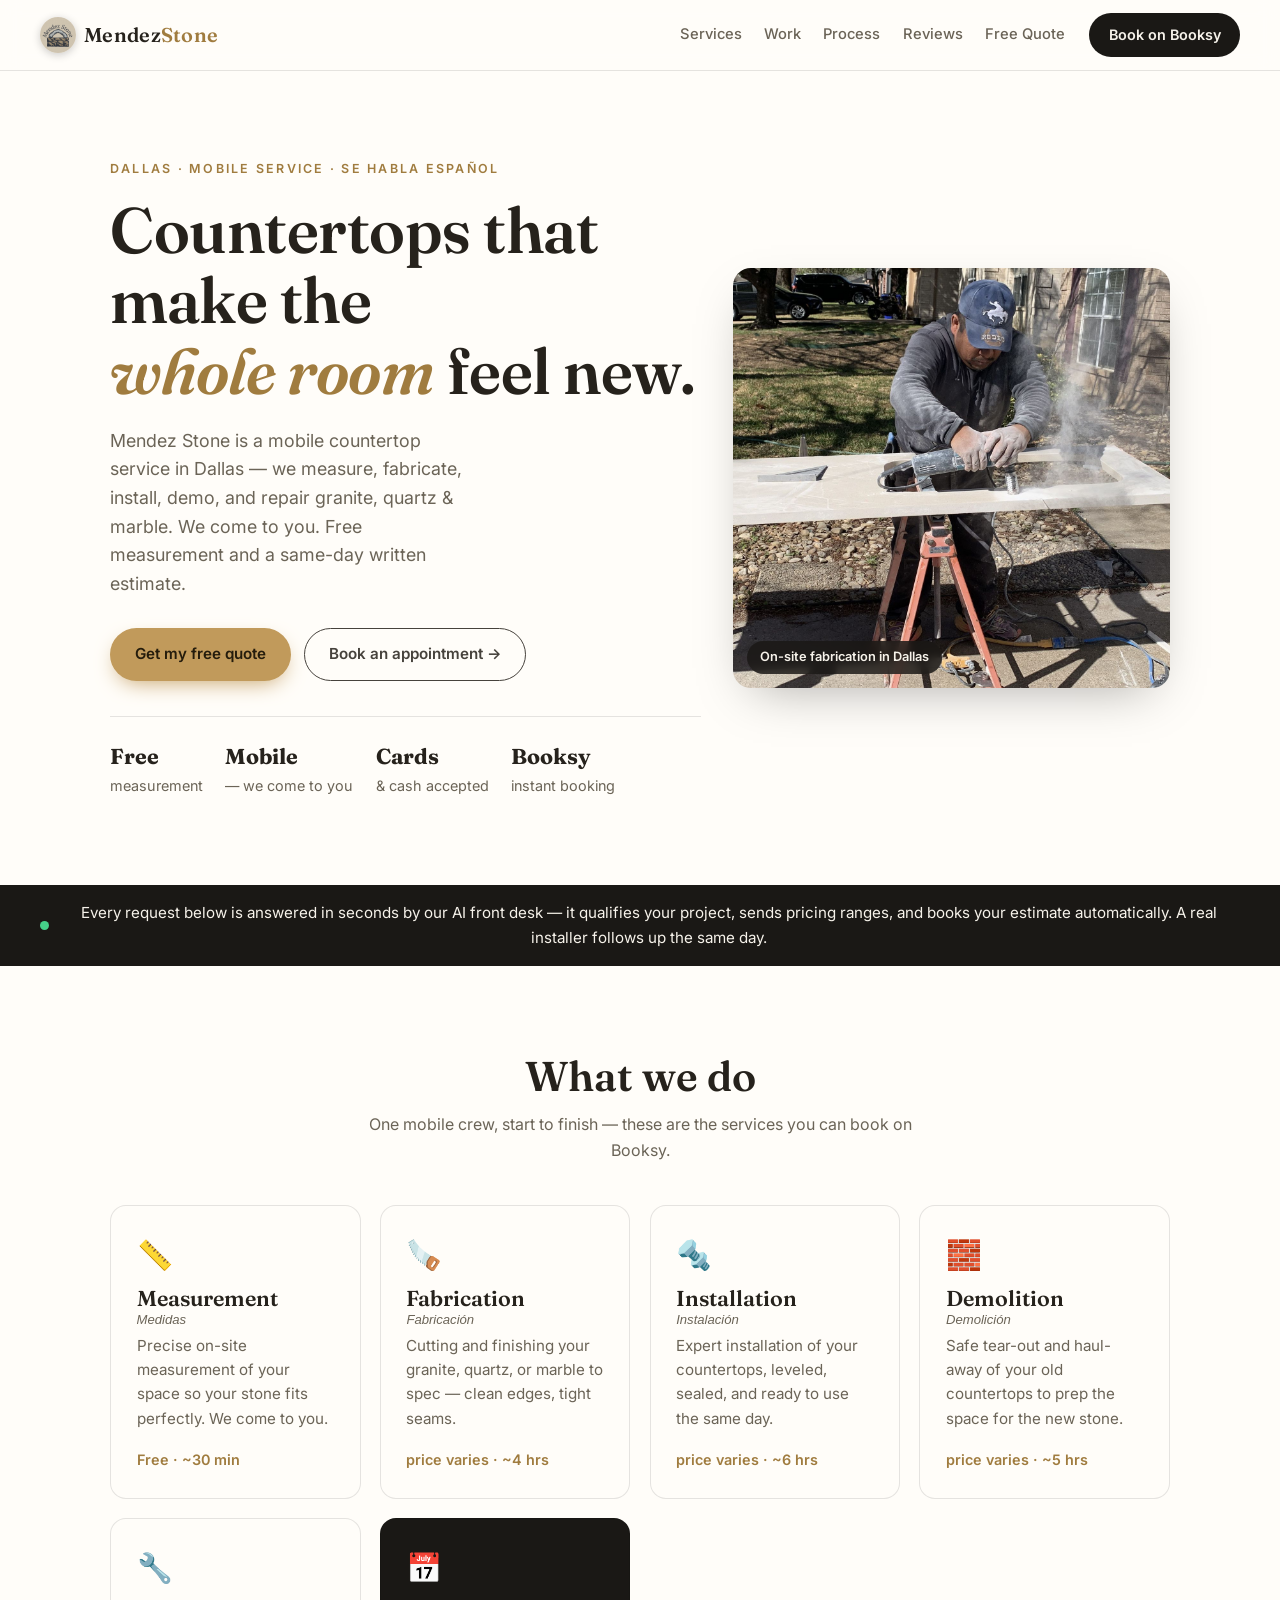
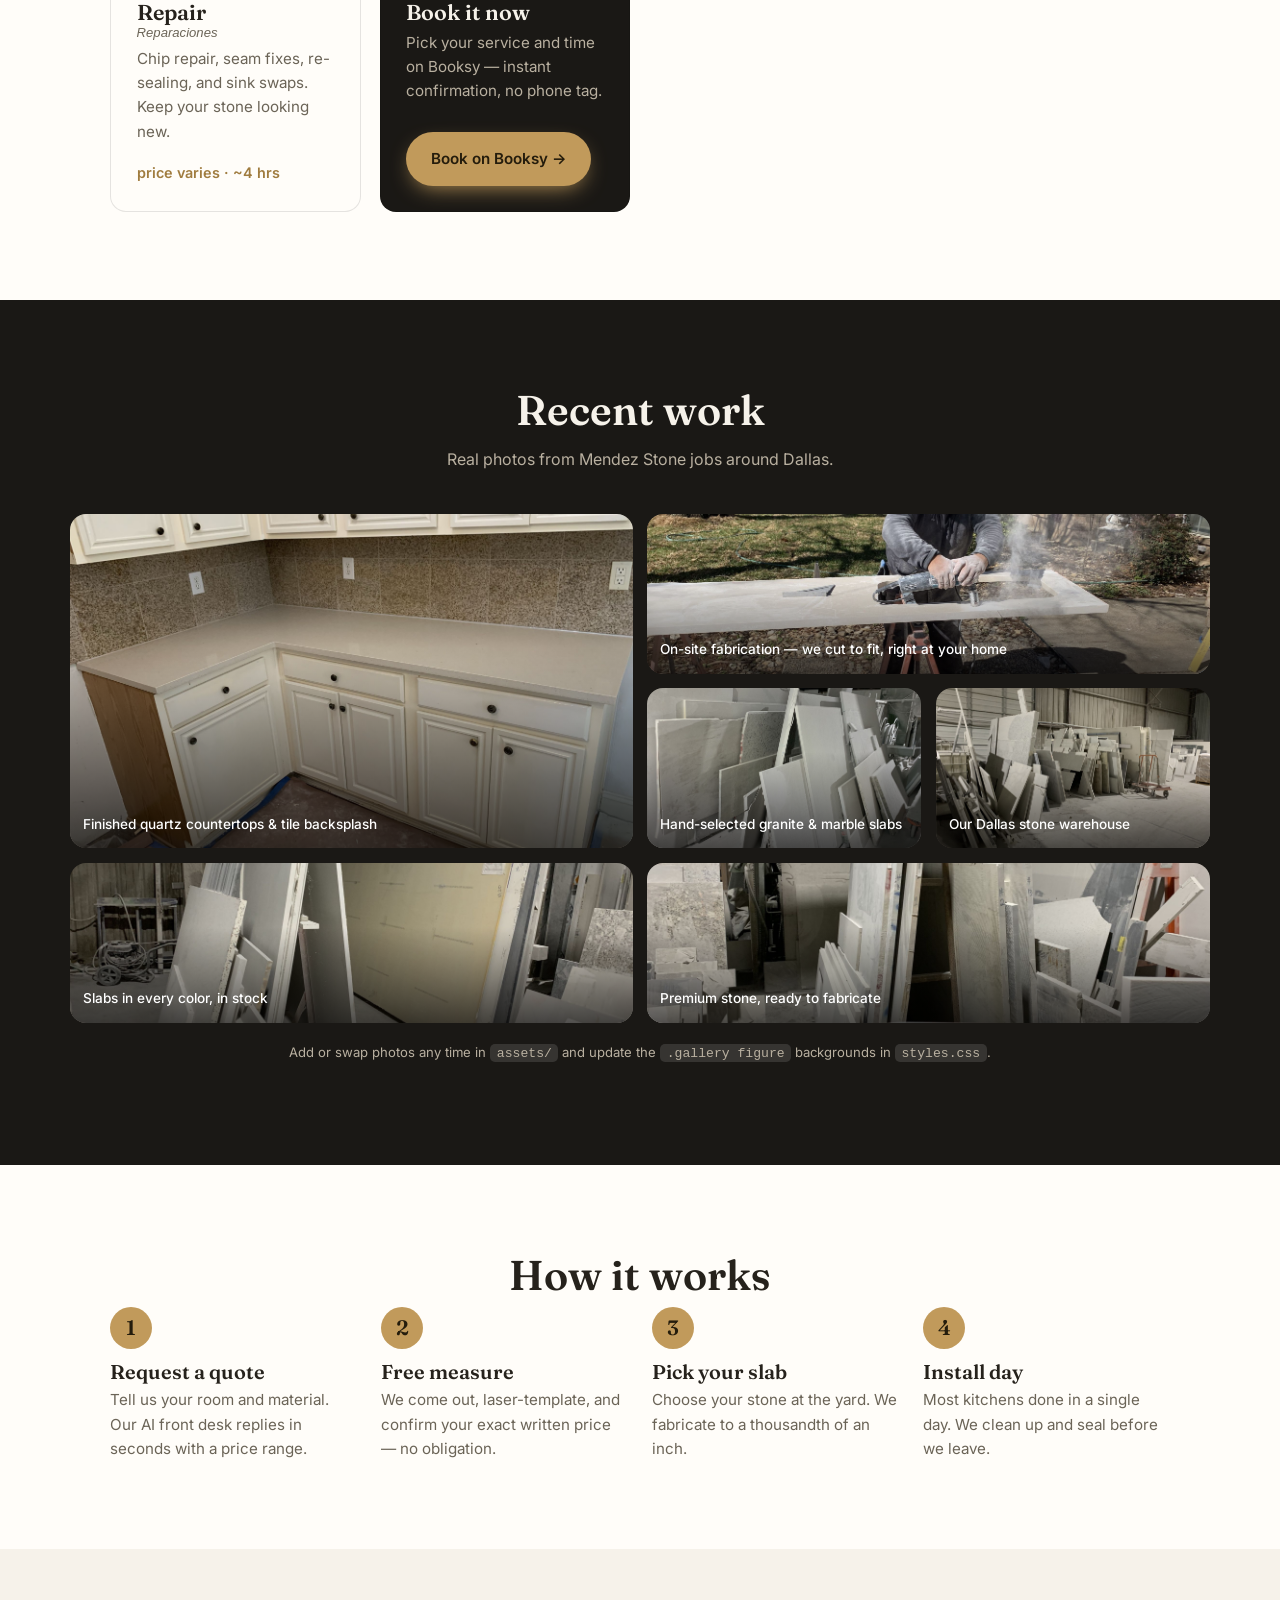
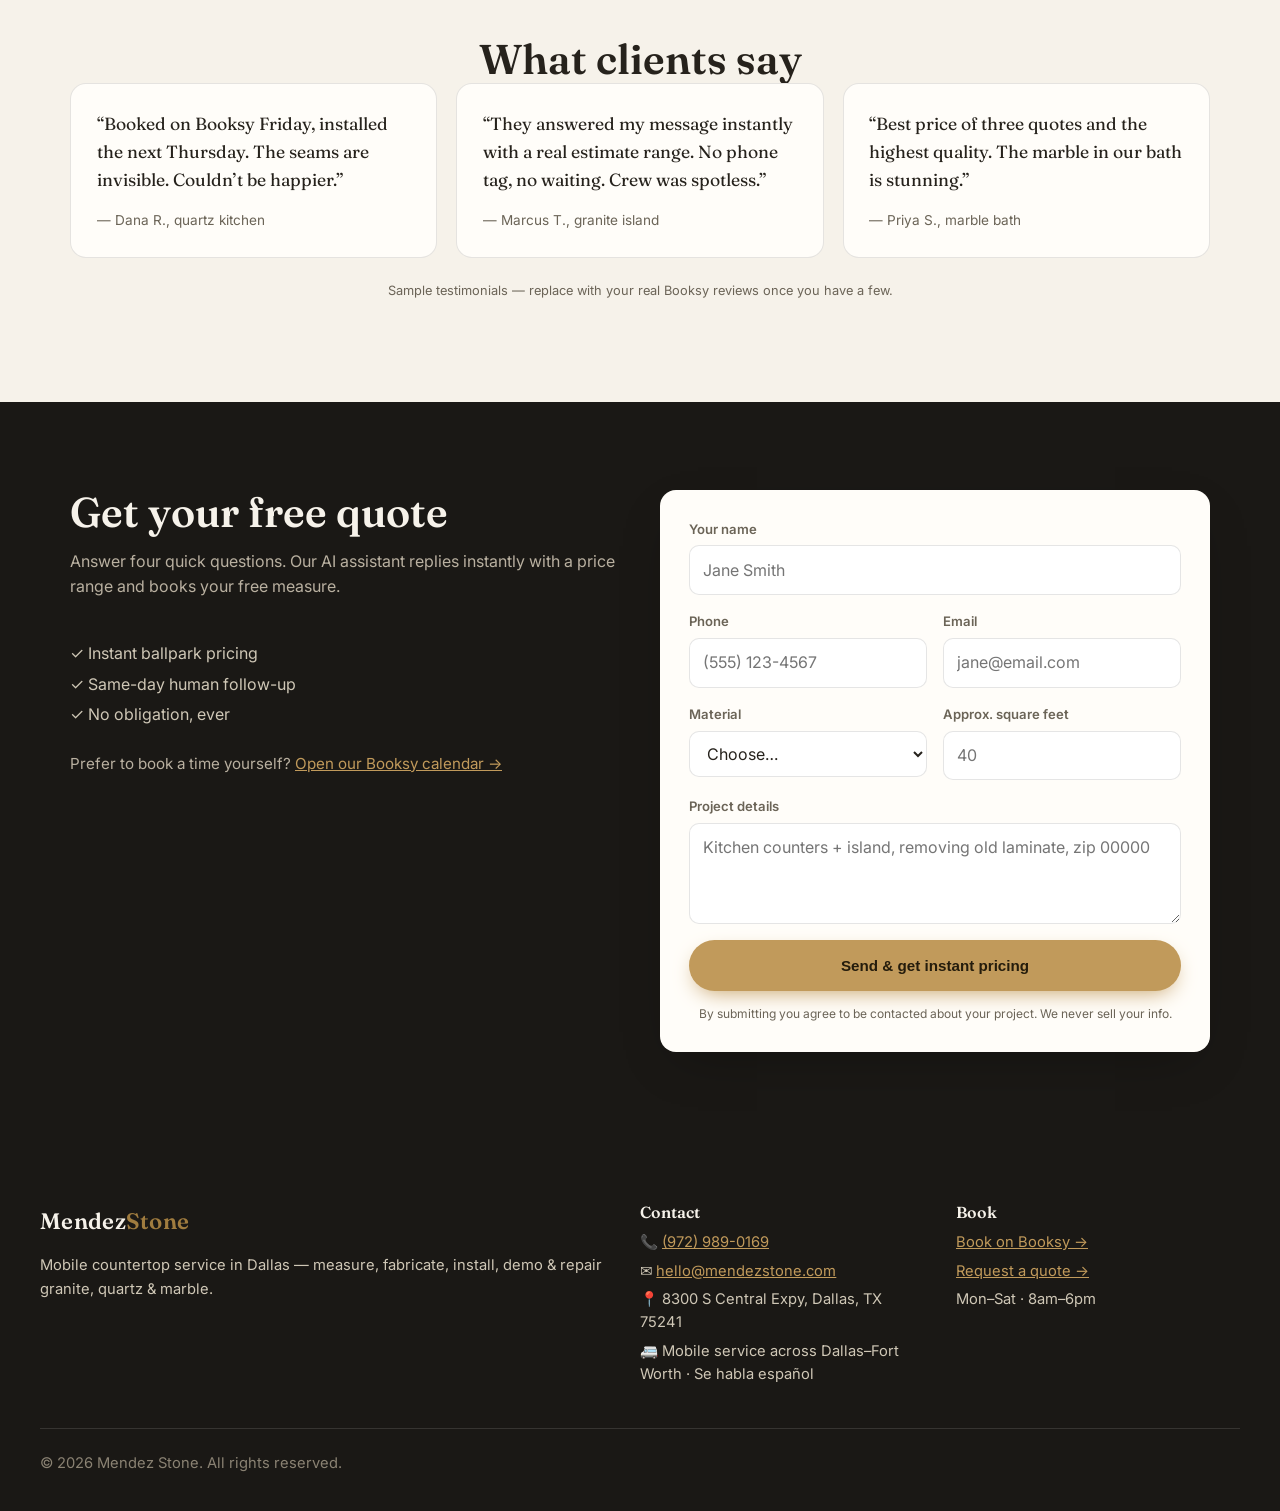
==== commit 93daadea: "Make site installable as an iPhone home-screen app + kill residual overflow - Add web app manifest, " ====
--- a/mendez_stone/index.html
+++ b/mendez_stone/index.html
@@ -2,9 +2,18 @@
 <html lang="en">
 <head>
   <meta charset="UTF-8" />
-  <meta name="viewport" content="width=device-width, initial-scale=1.0" />
+  <meta name="viewport" content="width=device-width, initial-scale=1.0, viewport-fit=cover" />
   <title>Mendez Stone — Custom Countertops, Granite &amp; Quartz Installation</title>
   <meta name="description" content="Mendez Stone designs, fabricates, and installs premium granite, quartz, and marble countertops. Free in-home estimates. Book online in 60 seconds." />
+
+  <!-- Install as a home-screen app (iOS + Android PWA) -->
+  <link rel="manifest" href="manifest.webmanifest" />
+  <meta name="theme-color" content="#fffdf9" />
+  <meta name="mobile-web-app-capable" content="yes" />
+  <meta name="apple-mobile-web-app-capable" content="yes" />
+  <meta name="apple-mobile-web-app-status-bar-style" content="default" />
+  <meta name="apple-mobile-web-app-title" content="Mendez Stone" />
+  <link rel="apple-touch-icon" href="assets/apple-touch-icon.png" />
 
   <!-- Open Graph / social preview -->
   <meta property="og:title" content="Mendez Stone — Custom Countertops" />
@@ -12,7 +21,7 @@
   <meta property="og:type" content="business.business" />
   <meta property="og:image" content="assets/work6.jpeg" />
 
-  <link rel="icon" type="image/jpeg" href="assets/logo.jpeg" />
+  <link rel="icon" type="image/png" href="assets/icon-192.png" />
   <link rel="preconnect" href="https://fonts.googleapis.com" />
   <link rel="preconnect" href="https://fonts.gstatic.com" crossorigin />
   <link href="https://fonts.googleapis.com/css2?family=Fraunces:opsz,wght@9..144,500;9..144,600&family=Inter:wght@400;500;600;700&display=swap" rel="stylesheet" />
--- a/mendez_stone/styles.css
+++ b/mendez_stone/styles.css
@@ -15,11 +15,13 @@
   --maxw:1140px;
 }
 *{box-sizing:border-box}
-html{scroll-behavior:smooth}
+html{scroll-behavior:smooth;overflow-x:clip}
 body{
   margin:0;font-family:"Inter",system-ui,sans-serif;color:var(--text);
   background:var(--paper);line-height:1.6;-webkit-font-smoothing:antialiased;
+  overflow-x:clip;width:100%;max-width:100%;
 }
+img,svg,video{max-width:100%}
 h1,h2,h3,h4{font-family:"Fraunces",Georgia,serif;font-weight:600;line-height:1.1;margin:0}
 a{color:inherit}
 em{font-style:italic;color:var(--gold-deep)}
@@ -144,11 +146,11 @@
 .quote-or a{color:var(--gold)}
 .quote-form{background:var(--paper);color:var(--text);border-radius:var(--radius);
   padding:1.8rem;box-shadow:var(--shadow)}
-.field{margin-bottom:1rem;display:flex;flex-direction:column}
+.field{margin-bottom:1rem;display:flex;flex-direction:column;min-width:0}
 .field-row{display:grid;grid-template-columns:1fr 1fr;gap:1rem}
 .field label{font-size:.82rem;font-weight:600;margin-bottom:.35rem;color:var(--muted)}
 .field input,.field select,.field textarea{font:inherit;padding:.7rem .8rem;border:1px solid var(--line);
-  border-radius:10px;background:#fff;color:var(--text)}
+  border-radius:10px;background:#fff;color:var(--text);width:100%;min-width:0;max-width:100%;box-sizing:border-box}
 .field input:focus,.field select:focus,.field textarea:focus{outline:2px solid var(--gold)}
 .field input.invalid,.field select.invalid{border-color:#d65a4a;outline-color:#d65a4a}
 .form-fine{font-size:.75rem;color:var(--muted);text-align:center;margin:.8rem 0 0}
@@ -177,5 +179,7 @@
 @media(max-width:760px){.footer{grid-template-columns:1fr 1fr}}
 
 /* ---- sticky mobile CTA ---- */
-.sticky-cta{position:fixed;bottom:1rem;right:1rem;z-index:60;display:none;box-shadow:var(--shadow)}
+.sticky-cta{position:fixed;z-index:60;display:none;box-shadow:var(--shadow);
+  right:max(1rem,env(safe-area-inset-right));
+  bottom:max(1rem,calc(env(safe-area-inset-bottom) + .5rem))}
 @media(max-width:860px){.sticky-cta{display:inline-flex}}
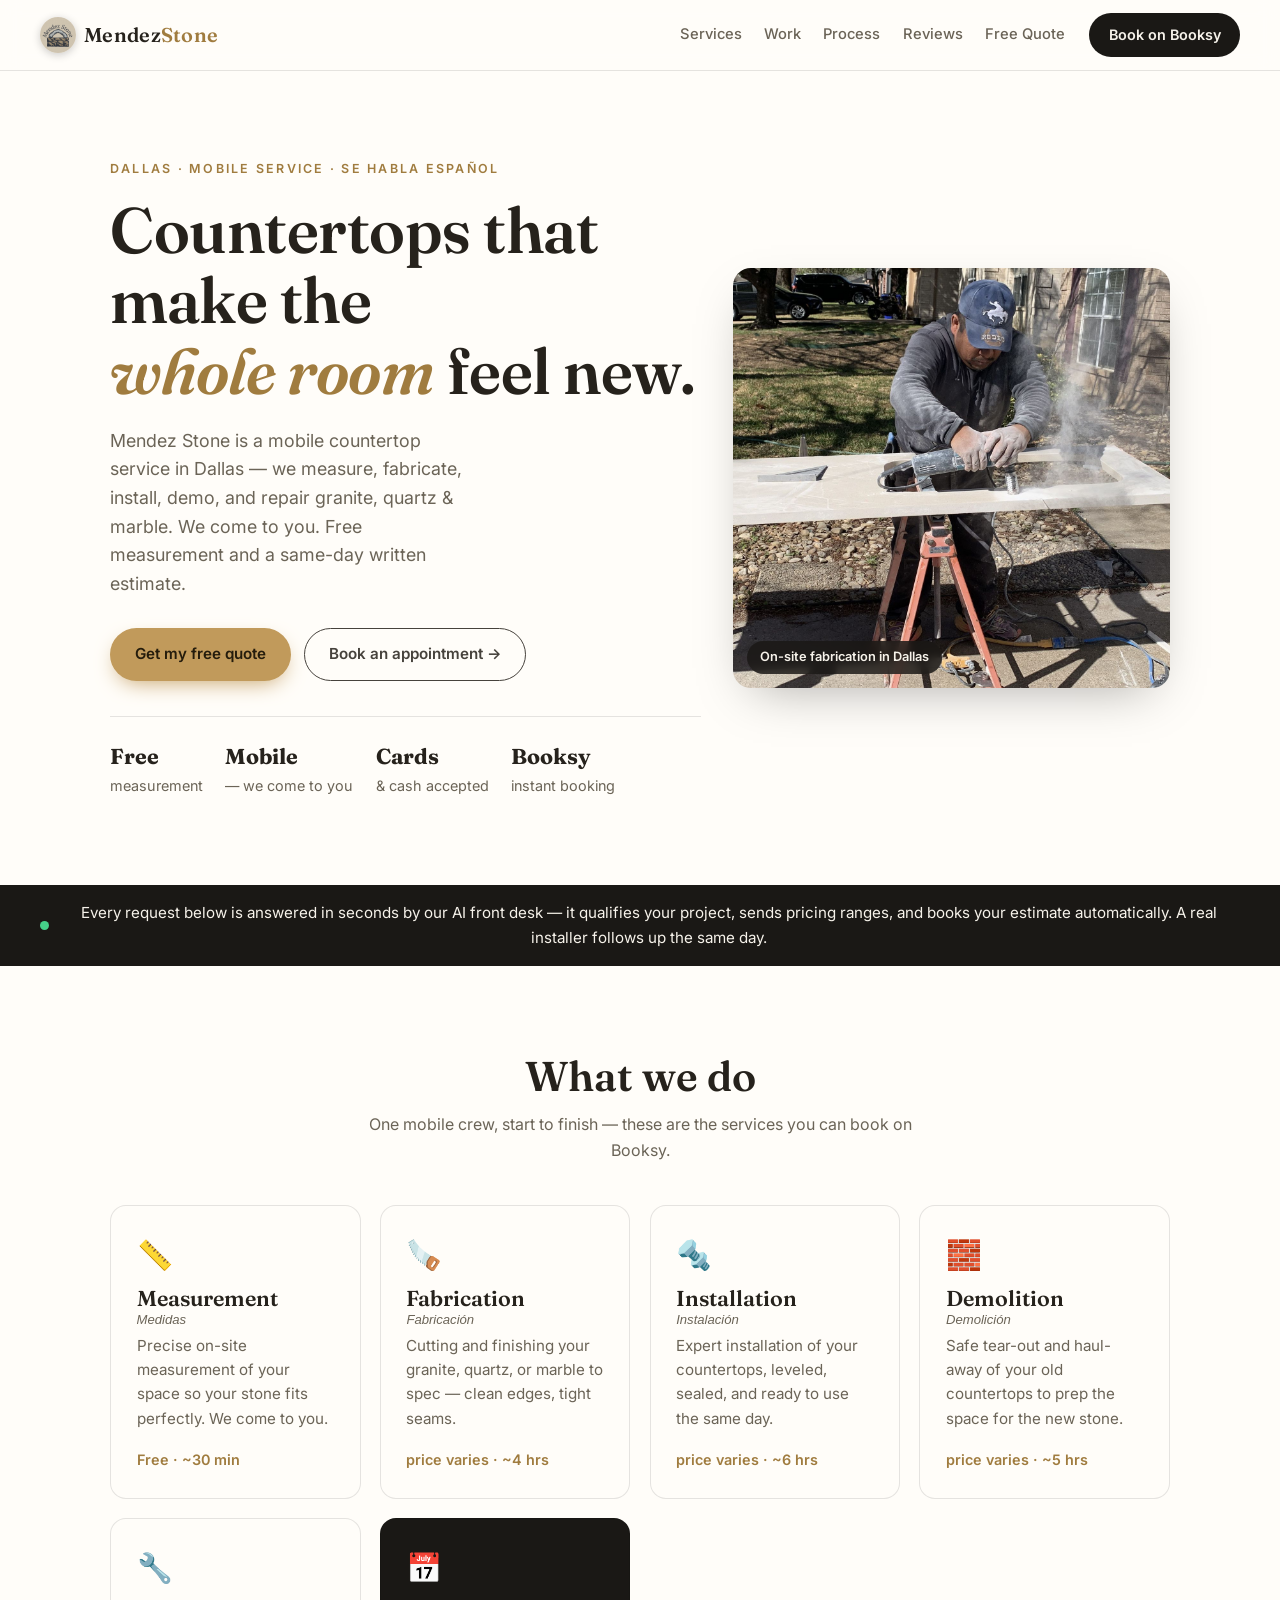
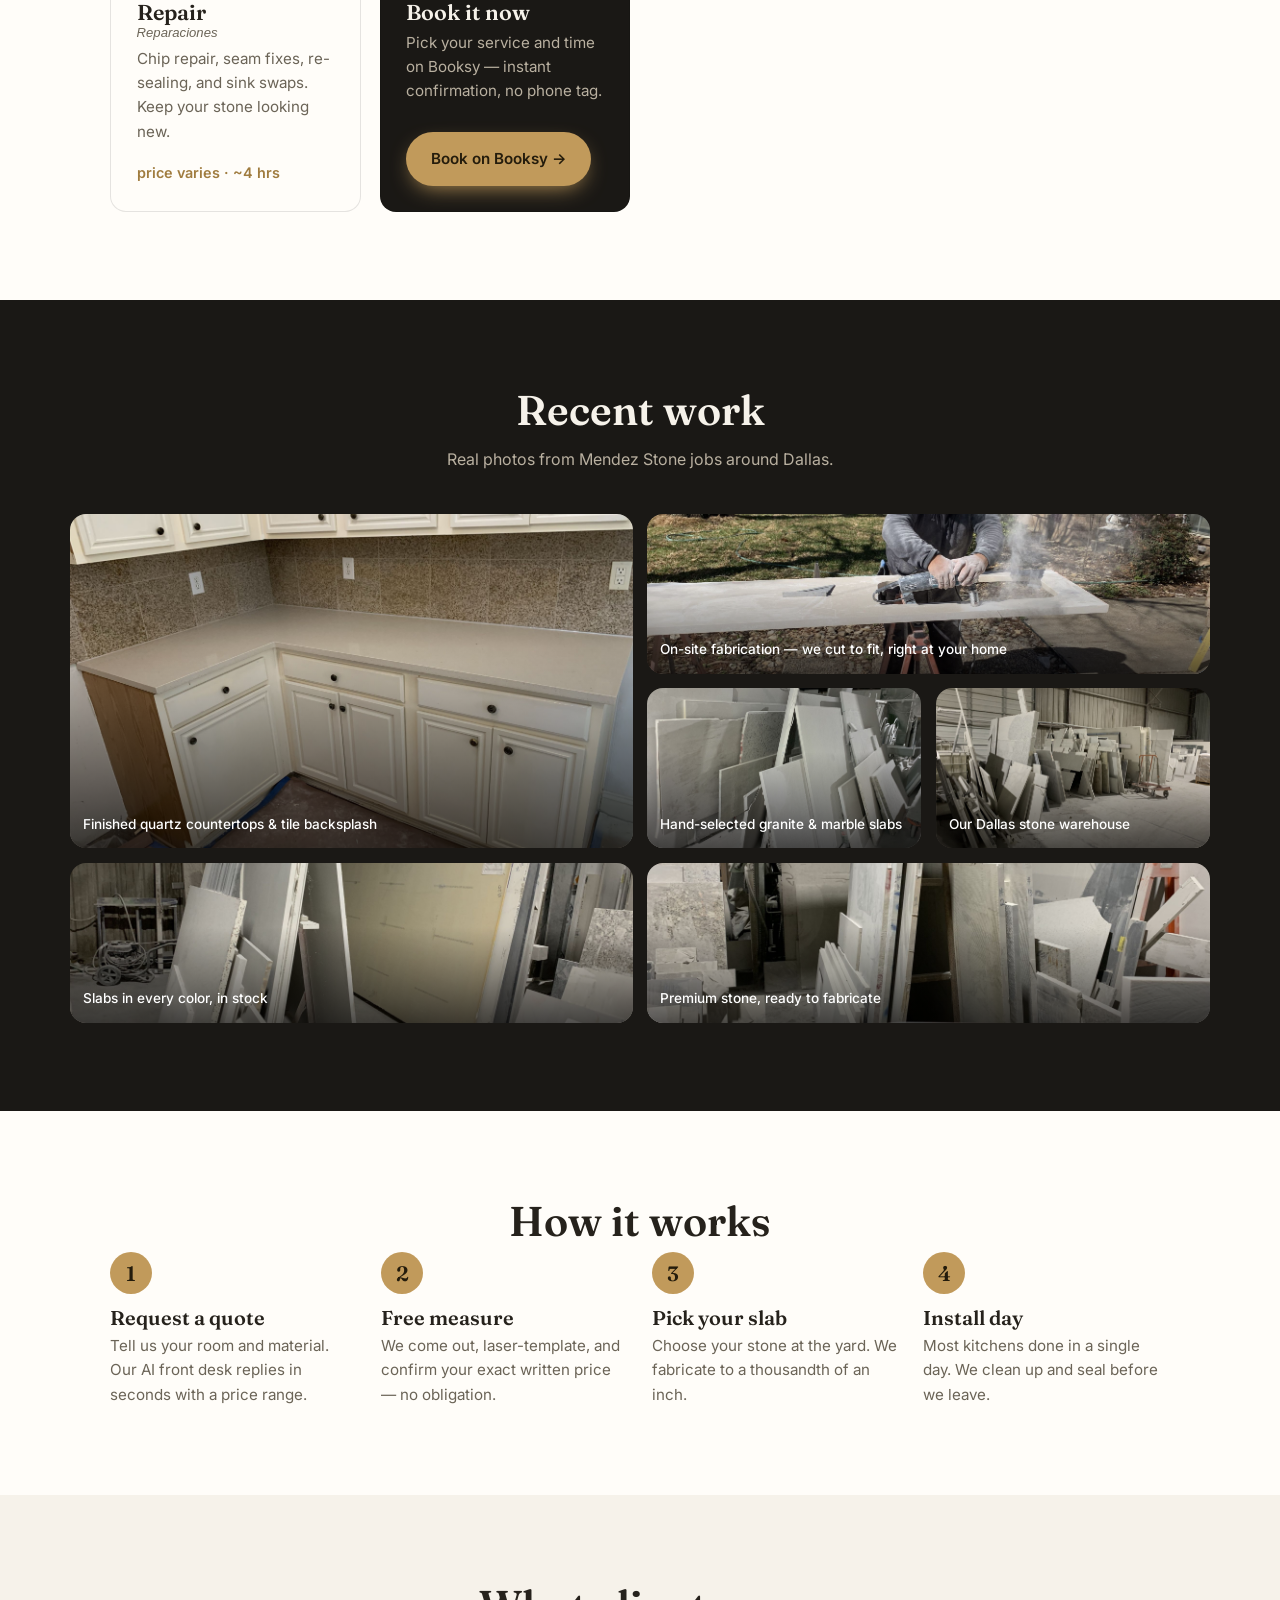
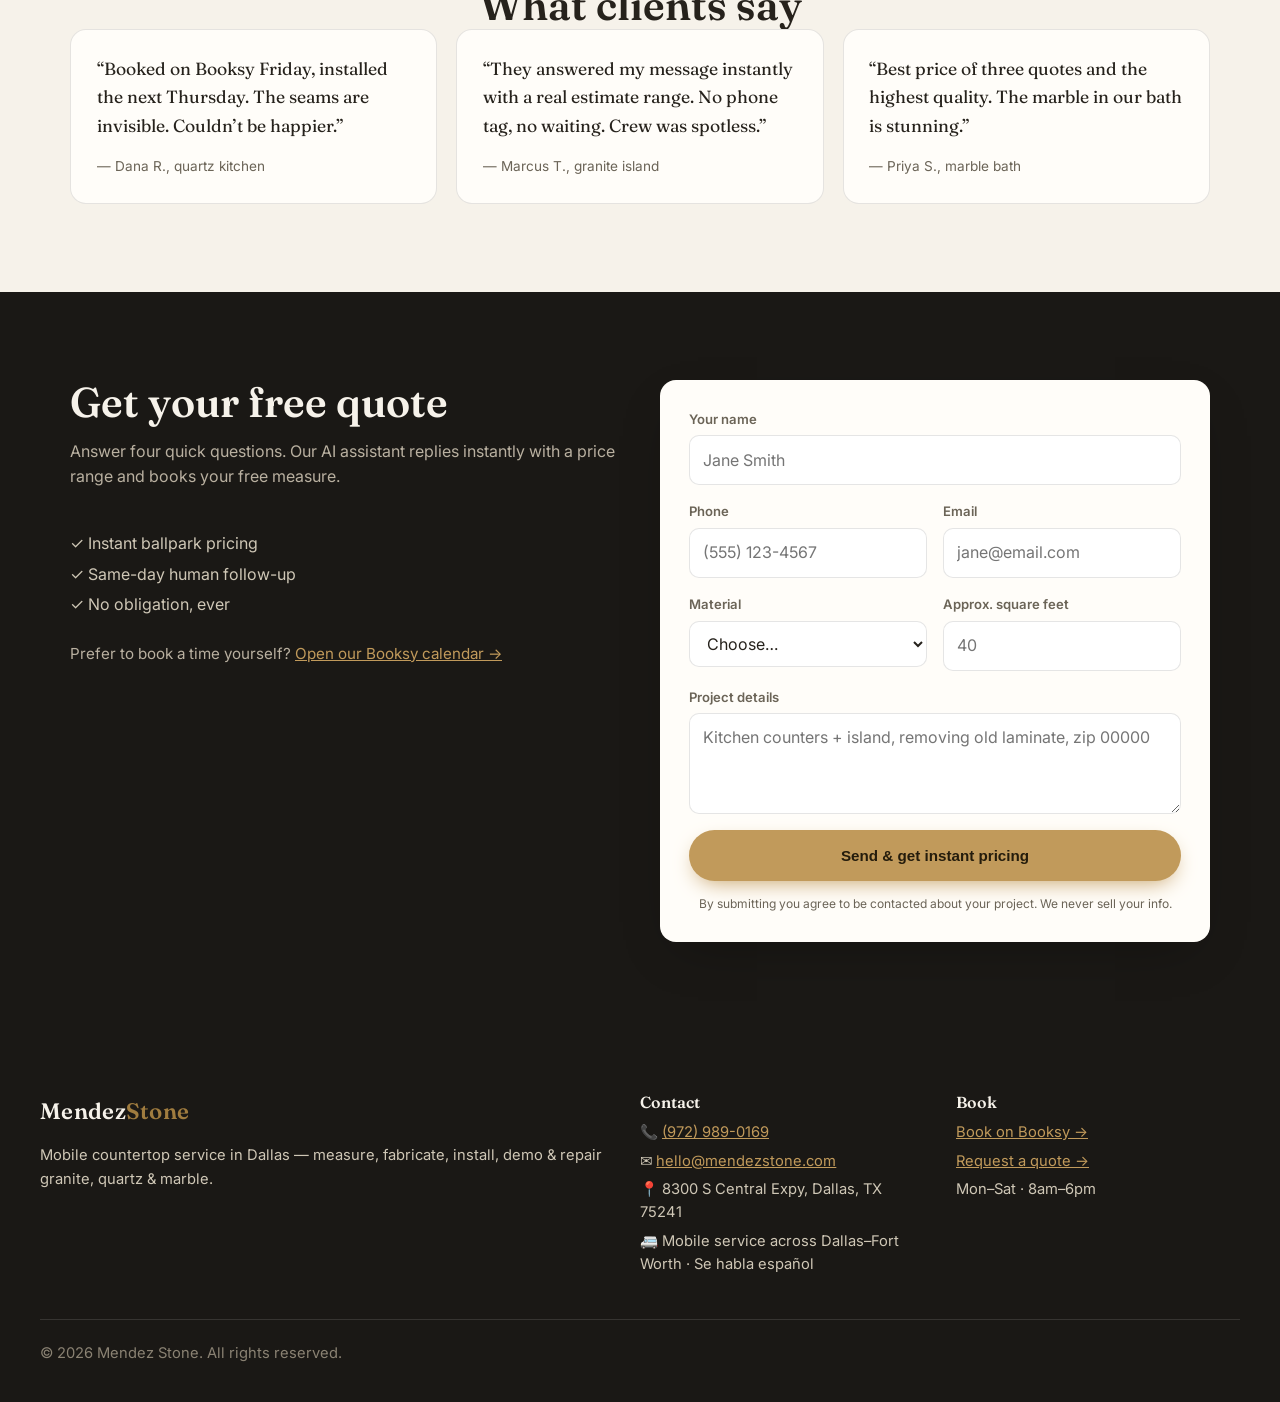
==== commit 3440f6d9: "Remove internal developer notes from the public page Drop the gallery "add/swap photos in assets/" n" ====
--- a/mendez_stone/index.html
+++ b/mendez_stone/index.html
@@ -159,7 +159,6 @@
       <figure class="g5"><figcaption>Slabs in every color, in stock</figcaption></figure>
       <figure class="g6"><figcaption>Premium stone, ready to fabricate</figcaption></figure>
     </div>
-    <p class="gallery-note">Add or swap photos any time in <code>assets/</code> and update the <code>.gallery figure</code> backgrounds in <code>styles.css</code>.</p>
   </section>
 
   <!-- ░░ PROCESS ░░ -->
@@ -181,7 +180,6 @@
       <blockquote>“They answered my message instantly with a real estimate range. No phone tag, no waiting. Crew was spotless.”<cite>— Marcus T., granite island</cite></blockquote>
       <blockquote>“Best price of three quotes and the highest quality. The marble in our bath is stunning.”<cite>— Priya S., marble bath</cite></blockquote>
     </div>
-    <p class="reviews-note">Sample testimonials — replace with your real Booksy reviews once you have a few.</p>
   </section>
 
   <!-- ░░ QUOTE / LEAD FORM ░░ -->
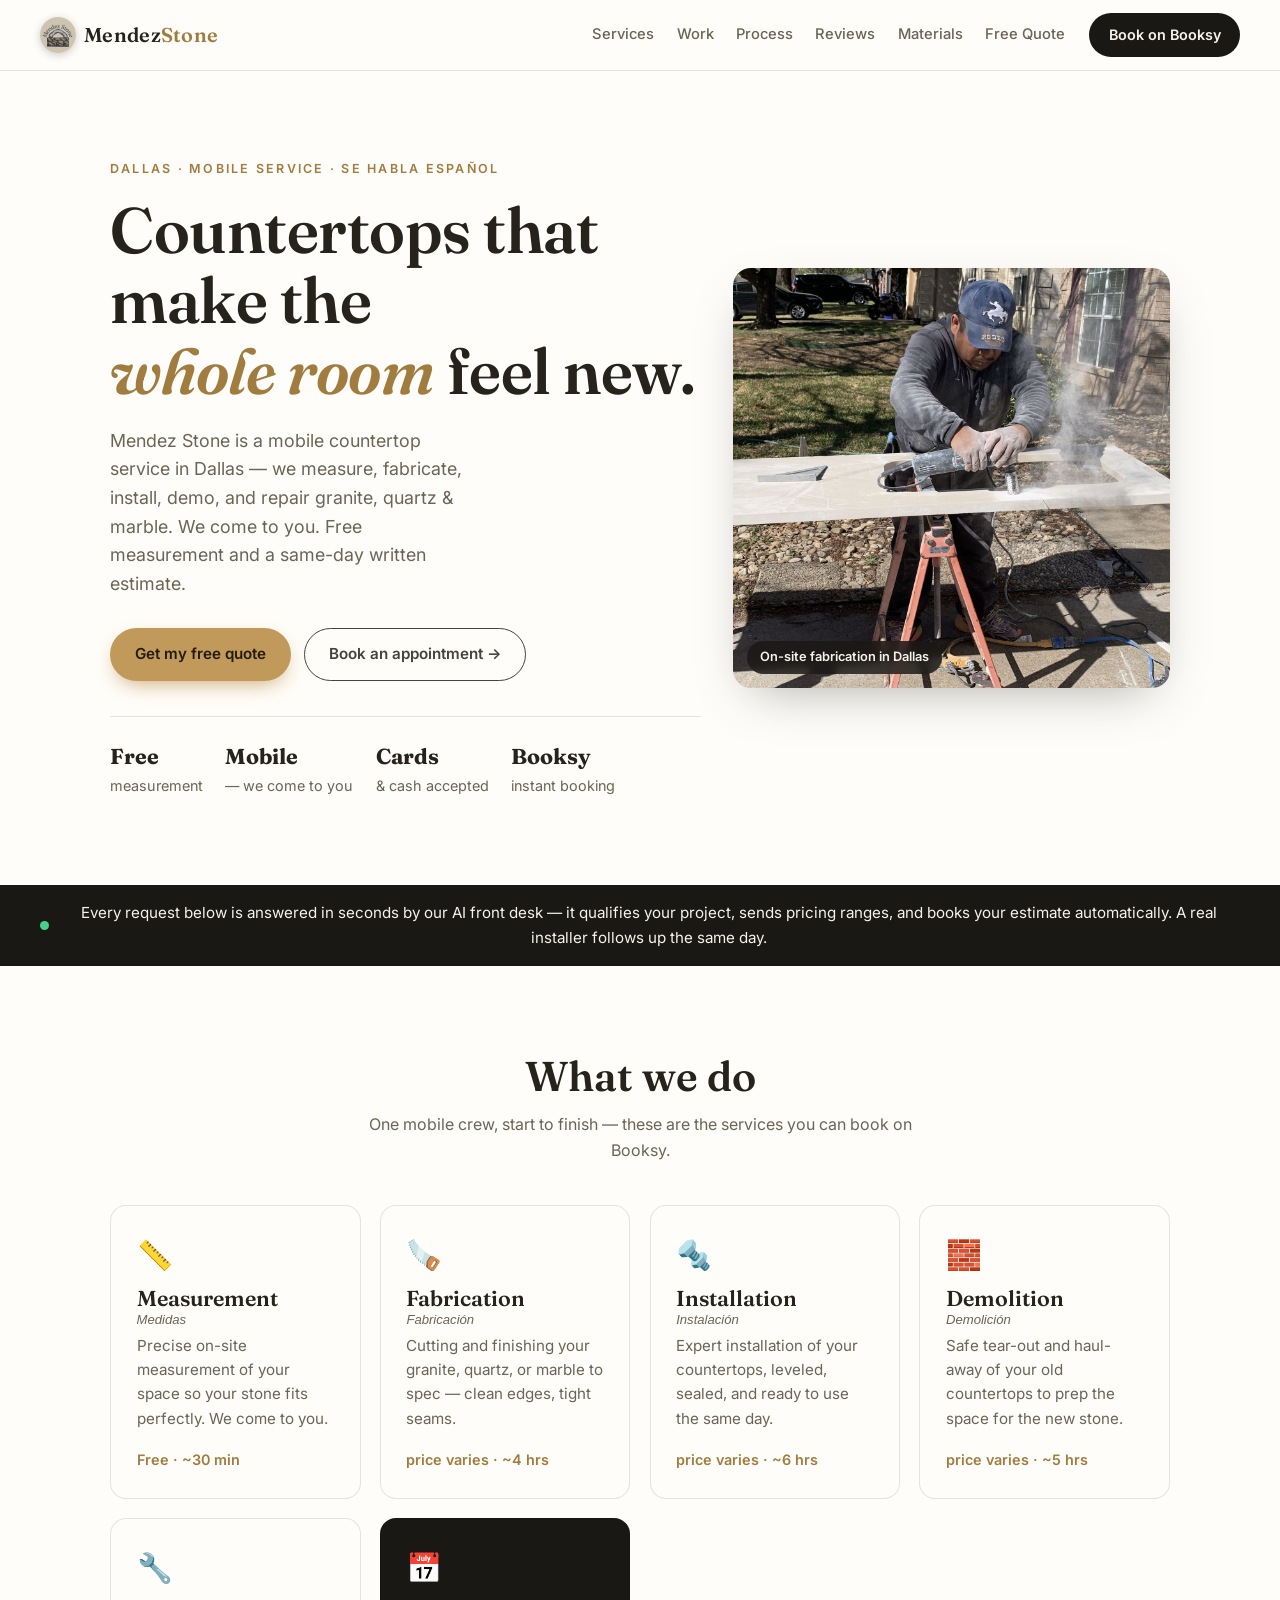
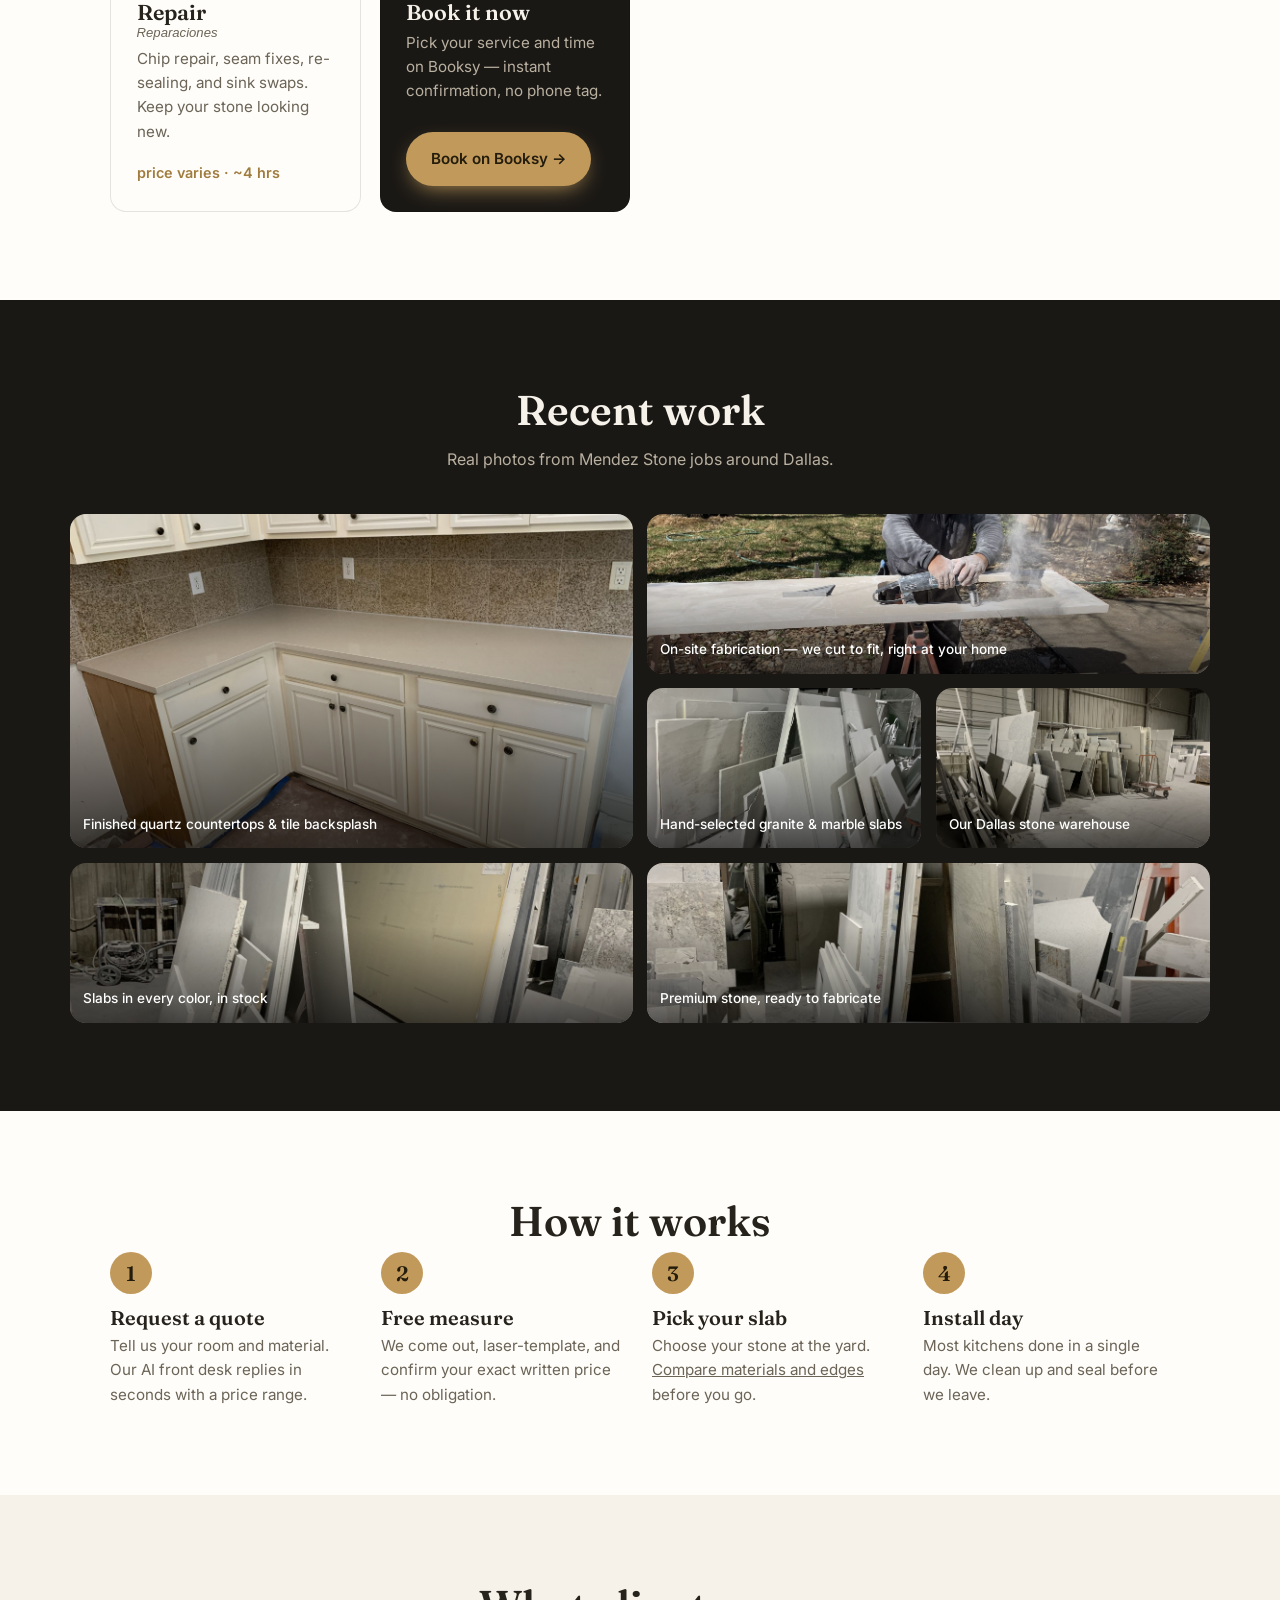
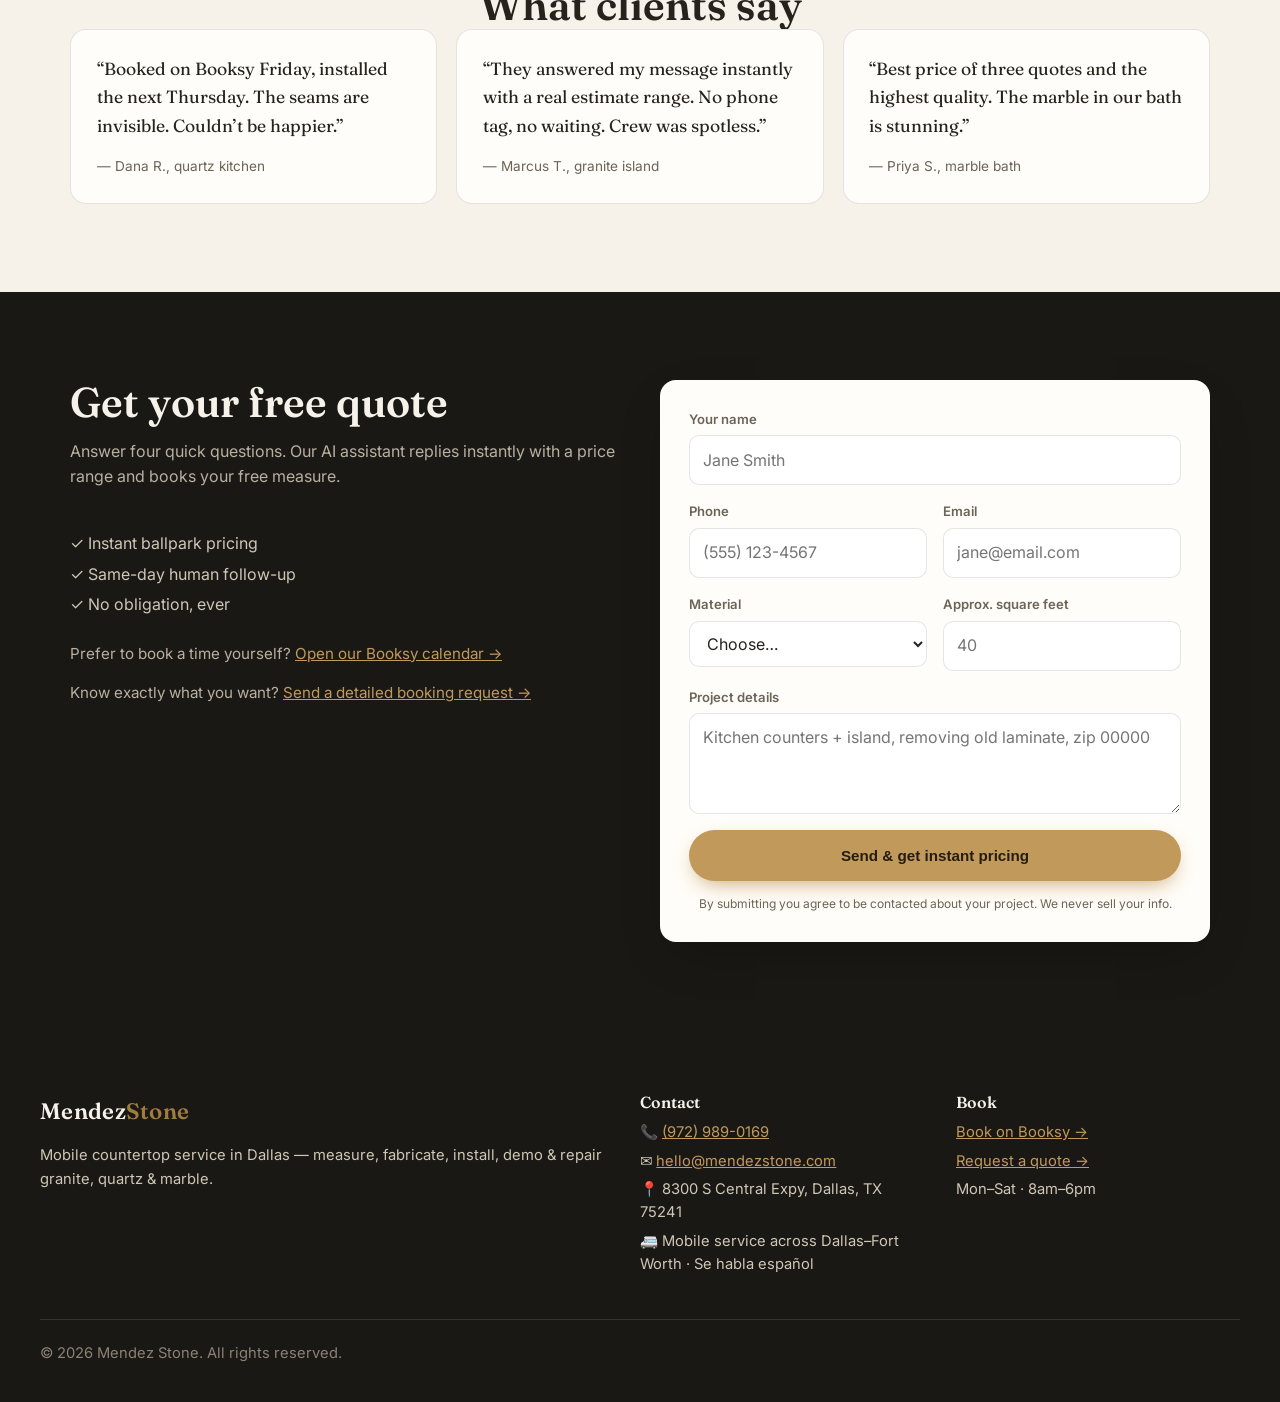
==== commit c652f998: "Add materials guide and detailed booking to the live site Folds the genuinely additive parts of the " ====
--- a/mendez_stone/index.html
+++ b/mendez_stone/index.html
@@ -63,6 +63,7 @@
       <a href="#gallery">Work</a>
       <a href="#process">Process</a>
       <a href="#reviews">Reviews</a>
+      <a href="materials.html">Materials</a>
       <a href="#quote">Free Quote</a>
     </nav>
     <a class="btn btn-book" href="#" data-booksy>Book on Booksy</a>
@@ -167,7 +168,7 @@
     <ol class="steps">
       <li><span>1</span><h3>Request a quote</h3><p>Tell us your room and material. Our AI front desk replies in seconds with a price range.</p></li>
       <li><span>2</span><h3>Free measure</h3><p>We come out, laser-template, and confirm your exact written price — no obligation.</p></li>
-      <li><span>3</span><h3>Pick your slab</h3><p>Choose your stone at the yard. We fabricate to a thousandth of an inch.</p></li>
+      <li><span>3</span><h3>Pick your slab</h3><p>Choose your stone at the yard. <a href="materials.html">Compare materials and edges</a> before you go.</p></li>
       <li><span>4</span><h3>Install day</h3><p>Most kitchens done in a single day. We clean up and seal before we leave.</p></li>
     </ol>
   </section>
@@ -196,6 +197,9 @@
         <p class="quote-or">Prefer to book a time yourself?
           <a href="#" data-booksy>Open our Booksy calendar →</a>
         </p>
+        <p class="quote-or">Know exactly what you want?
+          <a href="booking.html">Send a detailed booking request →</a>
+        </p>
       </div>
 
       <form class="quote-form" id="leadForm" novalidate>
--- a/mendez_stone/styles.css
+++ b/mendez_stone/styles.css
@@ -115,8 +115,6 @@
 .g4{background-image:url('assets/work3.jpeg')}
 .g5{grid-column:span 2;background-image:url('assets/work5.jpeg')}
 .g6{grid-column:span 2;background-image:url('assets/work4.jpeg')}
-.gallery-note{text-align:center;color:#b9b0a0;font-size:.82rem;margin-top:1.2rem}
-.gallery-note code{background:rgba(255,255,255,.12);padding:.1rem .4rem;border-radius:5px}
 @media(max-width:760px){.gallery{grid-template-columns:repeat(2,1fr)}.g1{grid-column:span 2}}
 
 /* ---- steps ---- */
@@ -135,7 +133,6 @@
   border-radius:var(--radius);padding:1.6rem;font-family:"Fraunces",serif;font-size:1.1rem}
 .reviews cite{display:block;margin-top:1rem;font-family:"Inter",sans-serif;font-style:normal;
   font-size:.85rem;color:var(--muted)}
-.reviews-note{text-align:center;color:var(--muted);font-size:.8rem;margin-top:1.4rem}
 
 /* ---- quote / form ---- */
 .quote-wrap{display:grid;grid-template-columns:1fr 1fr;gap:2.5rem;align-items:start}
@@ -183,3 +180,97 @@
   right:max(1rem,env(safe-area-inset-right));
   bottom:max(1rem,calc(env(safe-area-inset-bottom) + .5rem))}
 @media(max-width:860px){.sticky-cta{display:inline-flex}}
+
+/* ===========================================================================
+   Materials guide + detailed booking (added pages)
+   Built on the tokens above — gold accent, Fraunces headings, 16px radius —
+   so these pages read as part of the same site, not a bolt-on.
+   =========================================================================== */
+
+/* ---- page header for interior pages ---- */
+.page-head{max-width:var(--maxw);margin:0 auto;padding:clamp(2.2rem,6vw,4rem) clamp(1rem,4vw,2.5rem) 0}
+.page-head h1{font-size:clamp(2.1rem,5vw,3.2rem);letter-spacing:-.5px;margin-bottom:.8rem}
+.page-head p{color:var(--muted);max-width:58ch;font-size:1.08rem;margin:0}
+
+/* ---- stone sample cards ---- */
+.stones{display:grid;grid-template-columns:repeat(auto-fit,minmax(240px,1fr));gap:1.2rem}
+.stone{background:var(--paper);border:1px solid var(--line);border-radius:var(--radius);
+  overflow:hidden;transition:.18s;display:flex;flex-direction:column}
+.stone:hover{transform:translateY(-4px);box-shadow:var(--shadow)}
+.stone canvas{width:100%;height:140px;display:block}
+.stone-body{padding:1.3rem 1.4rem 1.5rem}
+.stone h3{font-size:1.3rem;margin-bottom:.4rem}
+.stone p{color:var(--muted);font-size:.94rem;margin:0}
+.stone .tag{display:inline-block;font-size:.78rem;font-weight:600;color:var(--gold-deep);
+  margin-bottom:.5rem;letter-spacing:.04em;text-transform:uppercase}
+
+/* ---- comparison table ---- */
+.table-scroll{overflow-x:auto;-webkit-overflow-scrolling:touch}
+table.compare{width:100%;border-collapse:collapse;min-width:660px;font-size:.93rem;
+  background:var(--paper);border:1px solid var(--line);border-radius:var(--radius);overflow:hidden}
+table.compare th,table.compare td{text-align:left;padding:.85rem 1rem;border-bottom:1px solid var(--line)}
+table.compare thead th{background:var(--stone-900);color:var(--cream);font-family:"Inter",sans-serif;
+  font-size:.78rem;letter-spacing:.08em;text-transform:uppercase;font-weight:600}
+table.compare tbody tr:last-child td{border-bottom:none}
+table.compare tbody tr:hover{background:var(--cream)}
+table.compare td:nth-child(2){font-weight:600;color:var(--gold-deep);white-space:nowrap}
+
+/* ---- edge profile drawings ---- */
+.profiles{display:grid;grid-template-columns:repeat(auto-fit,minmax(210px,1fr));gap:1.2rem}
+.profile{background:var(--paper);border:1px solid var(--line);border-radius:var(--radius);
+  padding:1.3rem 1.3rem 1.5rem;transition:.18s}
+.profile:hover{transform:translateY(-4px);box-shadow:var(--shadow)}
+.profile svg{width:100%;height:auto;margin-bottom:.9rem}
+.profile .tier{font-size:.75rem;font-weight:700;letter-spacing:.09em;text-transform:uppercase;
+  color:var(--gold-deep);display:block;margin-bottom:.3rem}
+.profile h3{font-size:1.1rem;margin-bottom:.3rem}
+.profile p{color:var(--muted);font-size:.88rem;margin:0}
+.section-dark .profile,.section-dark .stone{background:var(--stone-800);border-color:rgba(255,255,255,.12)}
+.section-dark .profile p,.section-dark .stone p{color:#b9b0a0}
+
+/* ---- detail cards (thickness / finish / seams) ---- */
+.notes{display:grid;grid-template-columns:repeat(auto-fit,minmax(240px,1fr));gap:1.2rem}
+.note{background:var(--paper);border:1px solid var(--line);border-radius:var(--radius);padding:1.5rem}
+.note h3{font-size:1.15rem;margin-bottom:.5rem}
+.note p{color:var(--muted);font-size:.93rem;margin:0}
+.section-tint .note{background:var(--paper)}
+
+/* ---- FAQ ---- */
+.faqs{max-width:var(--maxw);margin:0 auto}
+details.faq{background:var(--paper);border:1px solid var(--line);border-radius:12px;
+  margin-bottom:.7rem;overflow:hidden}
+details.faq summary{cursor:pointer;list-style:none;padding:1.05rem 3rem 1.05rem 1.2rem;
+  font-weight:600;position:relative}
+details.faq summary::-webkit-details-marker{display:none}
+details.faq summary::after{content:"+";position:absolute;right:1.2rem;top:50%;
+  transform:translateY(-50%);font-size:1.35rem;color:var(--gold-deep);line-height:1}
+details.faq[open] summary::after{content:"−"}
+details.faq .faq-body{padding:0 1.2rem 1.2rem;color:var(--muted);font-size:.95rem}
+
+/* ---- detailed booking form ---- */
+.booking-wrap{display:grid;grid-template-columns:1fr 320px;gap:2rem;align-items:start;
+  max-width:var(--maxw);margin:0 auto}
+@media(max-width:960px){.booking-wrap{grid-template-columns:1fr}}
+.booking-form{background:var(--paper);border:1px solid var(--line);border-radius:var(--radius);
+  padding:clamp(1.3rem,3vw,2rem);box-shadow:var(--shadow)}
+.booking-form fieldset{border:0;margin:0 0 2rem;padding:0}
+.booking-form legend{font-family:"Fraunces",serif;font-size:1.25rem;font-weight:600;
+  padding:0 0 .6rem;margin-bottom:1.1rem;width:100%;border-bottom:2px solid var(--gold)}
+.grid2{display:grid;grid-template-columns:repeat(auto-fit,minmax(200px,1fr));gap:1rem}
+.grid2 .wide{grid-column:1/-1}
+.checks{display:grid;grid-template-columns:repeat(auto-fit,minmax(180px,1fr));gap:.15rem}
+.check{display:flex;align-items:center;gap:.55rem;font-size:.94rem;padding:.3rem 0;cursor:pointer}
+.check input{width:1.05rem;height:1.05rem;accent-color:var(--gold);flex:none}
+.hint{display:block;font-size:.78rem;color:var(--muted);margin-top:.3rem;line-height:1.5}
+.req{color:#c0503c}
+.est-card{background:var(--stone-900);color:var(--cream);border-radius:var(--radius);
+  padding:1.5rem;position:sticky;top:5.5rem}
+.est-card .est-label{font-size:.75rem;letter-spacing:.12em;text-transform:uppercase;
+  color:var(--gold);font-weight:700}
+.est-card .est-figure{font-family:"Fraunces",serif;font-size:1.7rem;margin:.4rem 0 .6rem;
+  font-variant-numeric:tabular-nums}
+.est-card p{font-size:.88rem;color:#b9b0a0;margin:.5rem 0 0}
+@media(max-width:960px){.est-card{position:static}}
+.booking-status{margin-top:1.2rem;padding:1rem 1.15rem;border-radius:12px;display:none;font-size:.94rem}
+.booking-status.ok{display:block;background:#eef7f0;border:1px solid #b6d9c0;color:#265c39}
+.booking-status.err{display:block;background:#fdeeea;border:1px solid #e6b6a9;color:#8a3a29}
